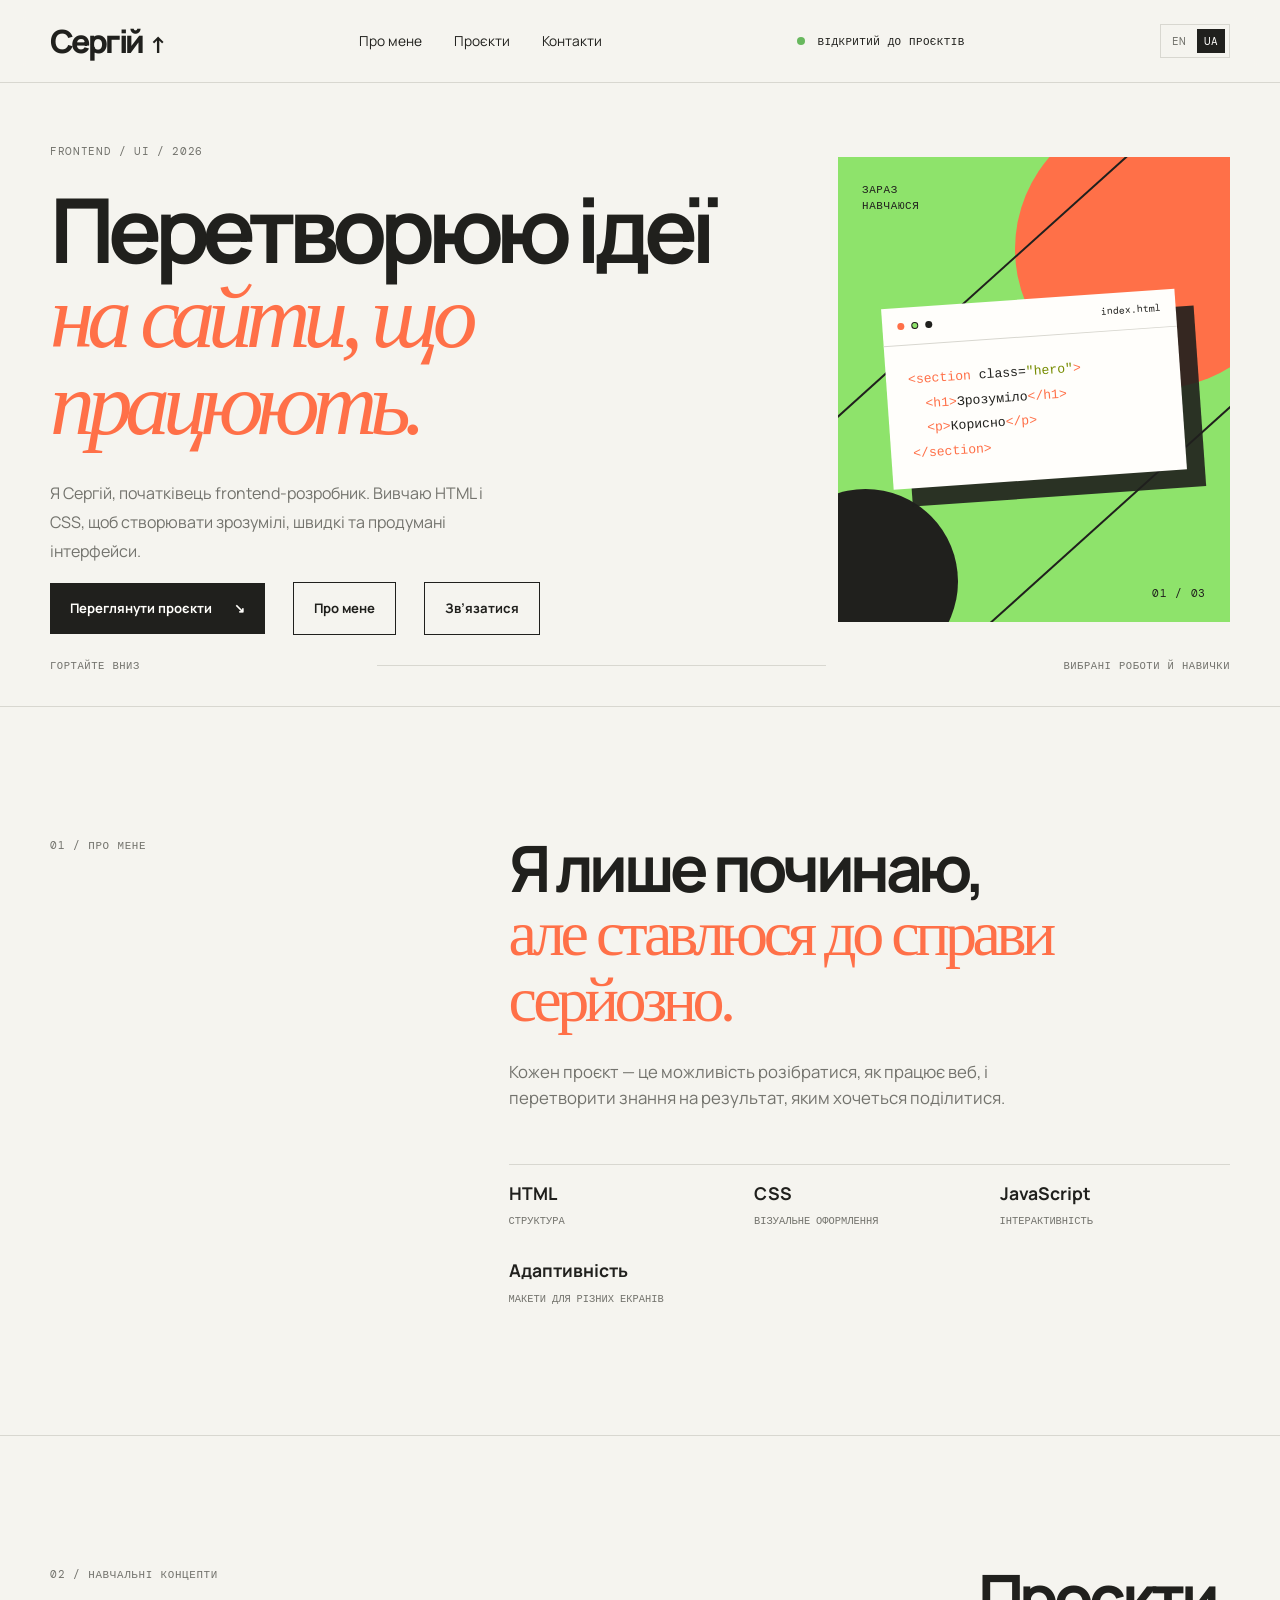
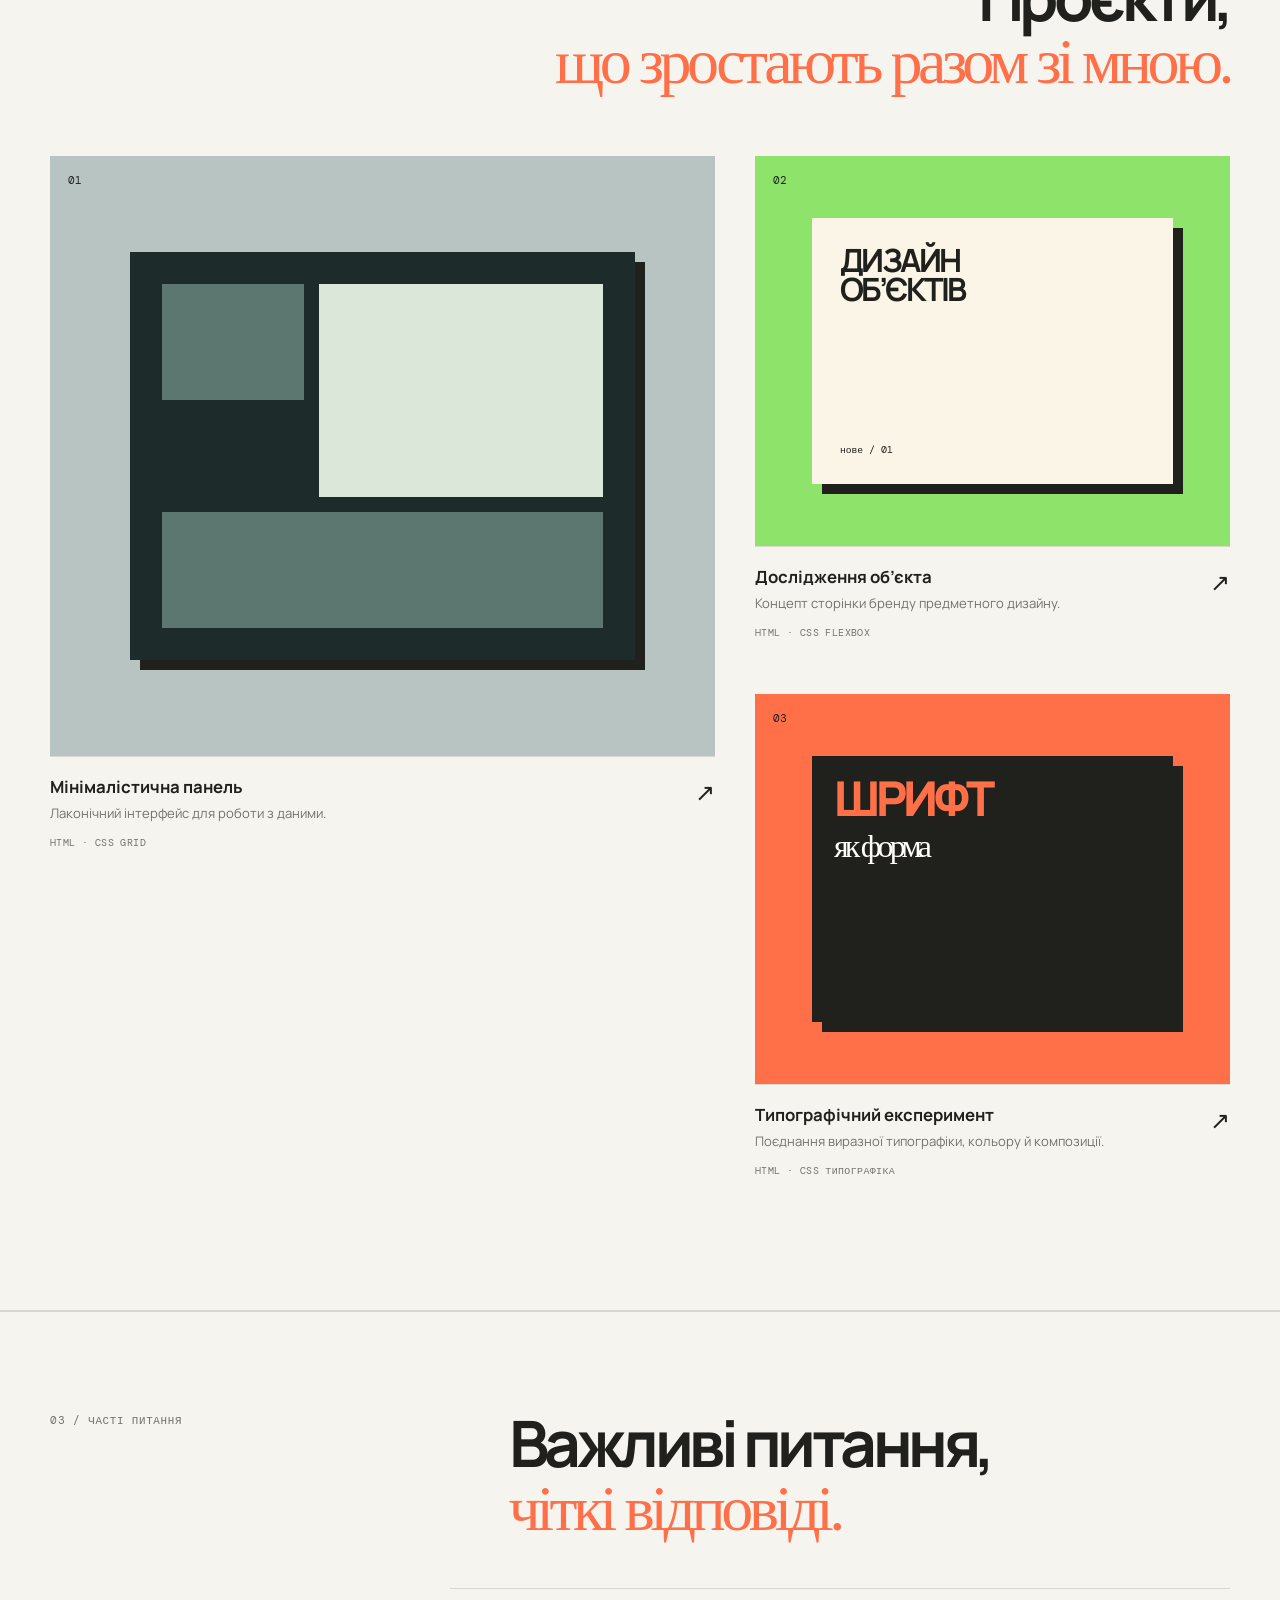
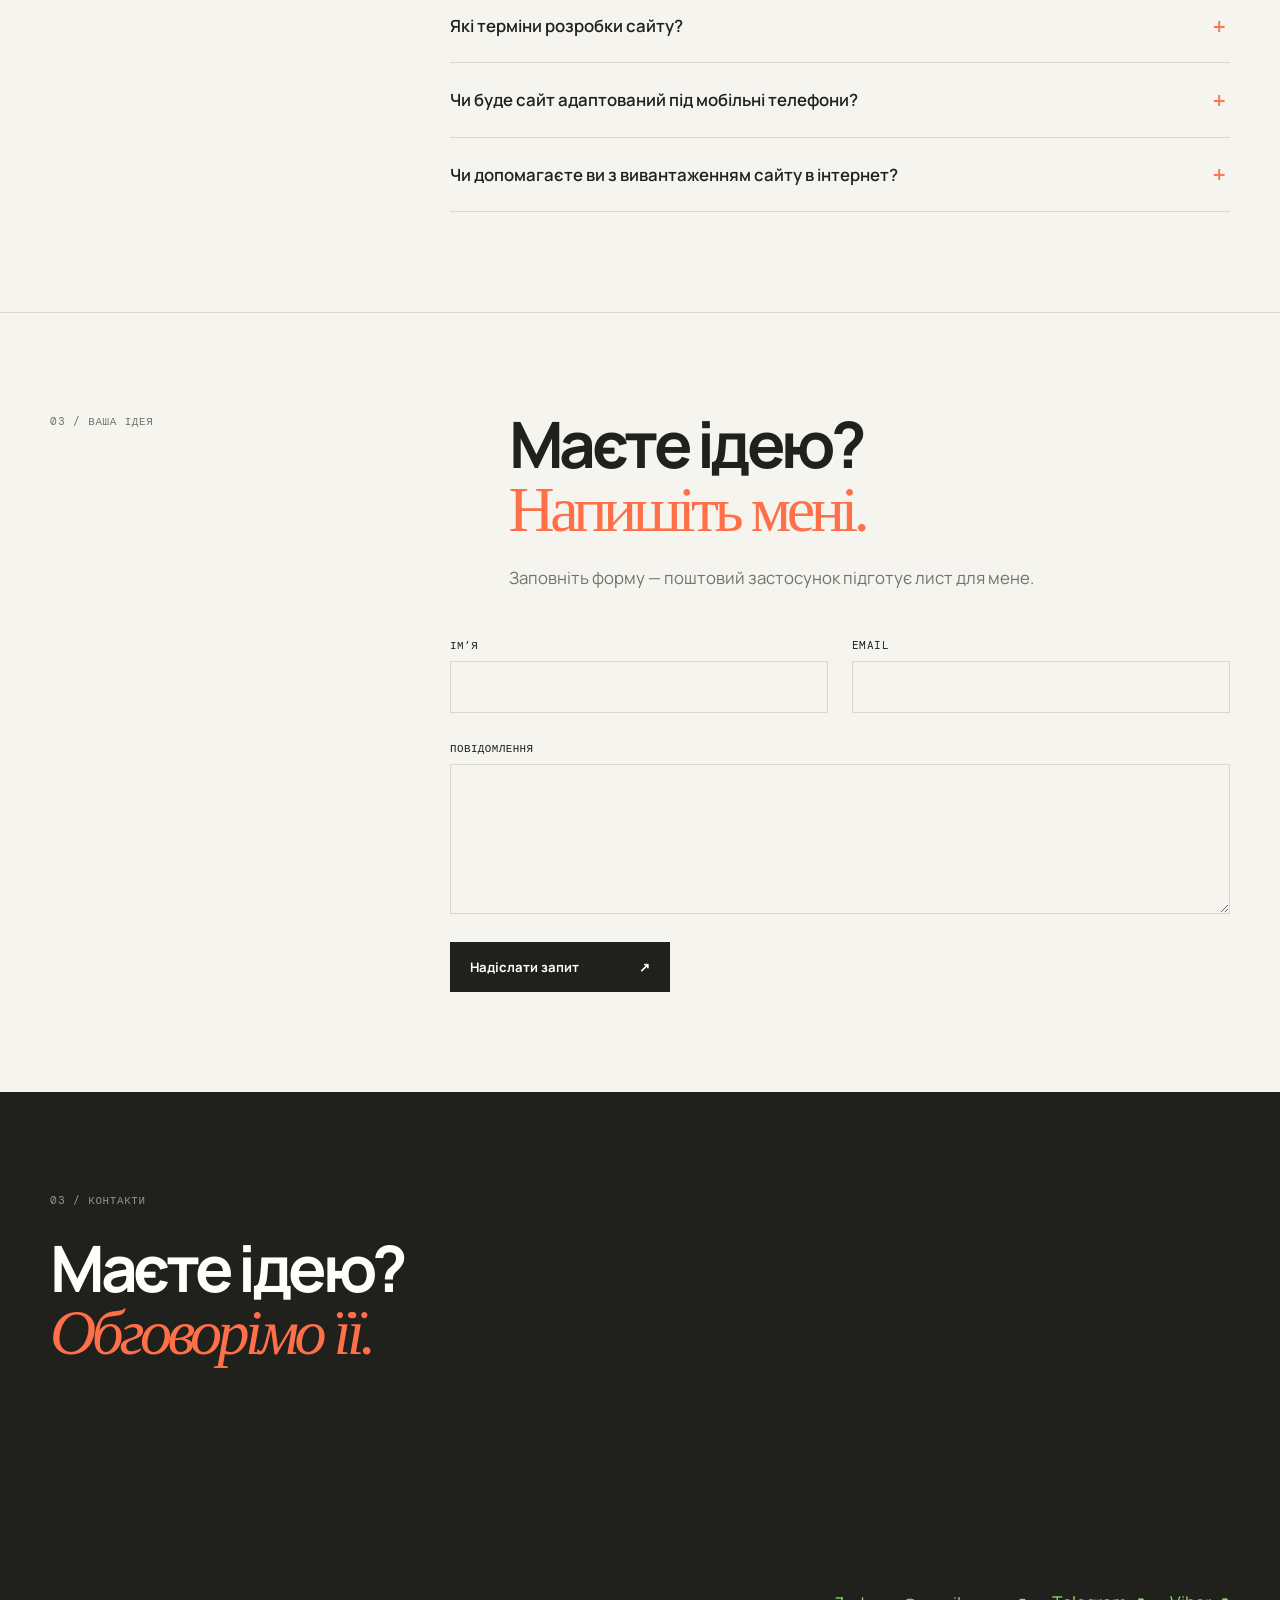
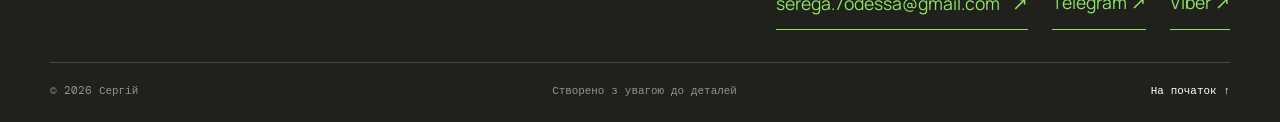
==== index-ua.html @ 5d1e796a "fix" ====
<!DOCTYPE html>
<html lang="uk">
  <head>
    <meta charset="UTF-8" />
    <meta name="viewport" content="width=device-width, initial-scale=1.0" />
    <meta name="description" content="Портфоліо Сергія, початківця frontend-розробника." />
    <title>Сергій — Frontend-розробник</title>
    <link rel="preconnect" href="https://fonts.googleapis.com" />
    <link rel="preconnect" href="https://fonts.gstatic.com" crossorigin />
    <link href="https://fonts.googleapis.com/css2?family=DM+Mono:wght@400;500&family=Manrope:wght@400;500;600;700;800&display=swap" rel="stylesheet" />
    <link rel="stylesheet" href="style.css" />
  </head>
  <body>
    <header class="site-header">
      <div class="container nav">
        <a class="logo" href="#top" title="На початок сторінки">Сергій <span>↑</span></a>
        <nav class="menu" aria-label="Головна навігація">
          <a href="#about">Про мене</a>
          <a href="#projects">Проєкти</a>
          <a href="#contact">Контакти</a>
        </nav>
        <a class="nav-status" href="#contact"><span></span> Відкритий до проєктів</a>
        <nav class="language-switch" aria-label="Оберіть мову">
          <a href="./index.html" lang="en">EN</a>
          <a href="index-ua.html" lang="uk" aria-current="page">UA</a>
        </nav>
      </div>
    </header>

    <main id="top">
      <section class="hero">
        <div class="container hero-grid">
          <div class="hero-copy">
            <p class="eyebrow">Frontend / UI / 2026</p>
            <h1>Перетворюю ідеї<br /><em>на сайти, що працюють.</em></h1>
            <p class="hero-description">
              Я Сергій, початківець frontend-розробник. Вивчаю HTML і CSS, щоб створювати зрозумілі, швидкі та продумані інтерфейси.
            </p>
            <div class="hero-actions">
              <a class="button button-dark" href="#projects">Переглянути проєкти <span>↘</span></a>
              <a class="button button-light" href="#about">Про мене</a>
              <a class="button button-light" href="#contact">Зв’язатися</a>
            </div>
          </div>

          <div class="hero-art" aria-label="Абстрактна ілюстрація інтерфейсу">
            <div class="art-label">зараз<br />навчаюся</div>
            <div class="art-circle circle-one"></div>
            <div class="art-circle circle-two"></div>
            <div class="art-line line-one"></div>
            <div class="art-line line-two"></div>
            <div class="code-card">
              <div class="code-top"><span></span><span></span><span></span><b>index.html</b></div>
              <pre><code><i>&lt;section</i> class=<strong>"hero"</strong><i>&gt;</i>
  <i>&lt;h1&gt;</i>Зрозуміло<i>&lt;/h1&gt;</i>
  <i>&lt;p&gt;</i>Корисно<i>&lt;/p&gt;</i>
<i>&lt;/section&gt;</i></code></pre>
            </div>
            <div class="art-caption">01 / 03</div>
          </div>
        </div>
        <div class="container hero-bottom">
          <span>Гортайте вниз</span>
          <span class="scroll-line"></span>
          <span>Вибрані роботи й навички</span>
        </div>
      </section>

      <section id="about" class="section about-section">
        <div class="container split-heading">
          <p class="section-number">01 / про мене</p>
          <div>
            <h2>Я лише починаю,<br /><span>але ставлюся до справи серйозно.</span></h2>
            <p class="section-lead">Кожен проєкт — це можливість розібратися, як працює веб, і перетворити знання на результат, яким хочеться поділитися.</p>
            <div class="skill-list">
              <div><span>HTML</span><b>структура</b></div>
              <div><span>CSS</span><b>візуальне оформлення</b></div>
              <div><span>JavaScript</span><b>інтерактивність</b></div>
              <div><span>Адаптивність</span><b>макети для різних екранів</b></div>
            </div>
          </div>
        </div>
      </section>

      <section id="projects" class="section projects-section">
        <div class="container">
          <div class="section-heading">
            <p class="section-number">02 / навчальні концепти</p>
            <h2>Проєкти,<br /><span>що зростають разом зі мною.</span></h2>
          </div>
          <div class="project-grid">
            <a href="project-2.html" class="project project-large">
              <div class="project-visual visual-slate"><span class="visual-tag">01</span><div class="mockup mockup-dashboard"><div></div><div></div><div></div></div></div>
              <div class="project-info"><div><h3>Мінімалістична панель</h3><p>Лаконічний інтерфейс для роботи з даними.</p><small class="project-tech">HTML · CSS Grid</small></div><span class="project-arrow">↗</span></div>
            </a>
            <a href="project-1.html" class="project">
              <div class="project-visual visual-lime"><span class="visual-tag">02</span><div class="mockup mockup-shop"><b>ДИЗАЙН<br />ОБ’ЄКТІВ</b><i>нове / 01</i></div></div>
              <div class="project-info"><div><h3>Дослідження об’єкта</h3><p>Концепт сторінки бренду предметного дизайну.</p><small class="project-tech">HTML · CSS Flexbox</small></div><span class="project-arrow">↗</span></div>
            </a>
            <a href="project-3.html" class="project">
              <div class="project-visual visual-orange"><span class="visual-tag">03</span><div class="mockup mockup-type">ШРИФТ<br /><em>як форма</em></div></div>
              <div class="project-info"><div><h3>Типографічний експеримент</h3><p>Поєднання виразної типографіки, кольору й композиції.</p><small class="project-tech">HTML · CSS типографіка</small></div><span class="project-arrow">↗</span></div>
            </a>
          </div>
        </div>
      </section>
    </main>

    <section class="faq-section" aria-labelledby="faq-title">
      <div class="container">
        <div class="faq-heading">
          <p class="section-number">03 / часті питання</p>
          <h2 id="faq-title">Важливі питання,<br /><span>чіткі відповіді.</span></h2>
        </div>
        <div class="faq-list">
          <details class="faq-item">
            <summary>Які терміни розробки сайту?</summary>
            <div class="faq-answer"><div><p>Зазвичай від 3 до 7 днів залежно від складності макету та об'єму контенту.</p></div></div>
          </details>
          <details class="faq-item">
            <summary>Чи буде сайт адаптований під мобільні телефони?</summary>
            <div class="faq-answer"><div><p>Так, абсолютно всі проєкти розробляються за принципом Mobile-First і чудово виглядають на будь-яких екранах.</p></div></div>
          </details>
          <details class="faq-item">
            <summary>Чи допомагаєте ви з вивантаженням сайту в інтернет?</summary>
            <div class="faq-answer"><div><p>Так, я повністю допомагаю запустити сайт на безкоштовному хостингу GitHub Pages або вашому сервері.</p></div></div>
          </details>
        </div>
      </div>
    </section>

    <section class="contact-form-section" aria-labelledby="contact-form-title">
      <div class="container">
        <div class="contact-form-heading">
          <p class="section-number">03 / ваша ідея</p>
          <div>
            <h2 id="contact-form-title">Маєте ідею?<br /><span>Напишіть мені.</span></h2>
            <p class="section-lead">Заповніть форму — поштовий застосунок підготує лист для мене.</p>
          </div>
        </div>
        <form class="contact-form" action="mailto:serega.7odessa@gmail.com" method="post" enctype="text/plain">
          <div class="contact-form-fields">
            <div class="form-field">
              <label for="contact-name">Ім’я</label>
              <input id="contact-name" name="Name" type="text" autocomplete="name" required />
            </div>
            <div class="form-field">
              <label for="contact-email">Email</label>
              <input id="contact-email" name="Email" type="email" autocomplete="email" required />
            </div>
            <div class="form-field form-field-message">
              <label for="contact-message">Повідомлення</label>
              <textarea id="contact-message" name="Message" rows="5" required></textarea>
            </div>
          </div>
          <button class="button button-dark form-submit" type="submit">Надіслати запит <span>↗</span></button>
        </form>
      </div>
    </section>

    <footer id="contact" class="footer">
      <div class="container footer-top"><p class="section-number">03 / контакти</p><h2>Маєте ідею?<br /><em>Обговорімо її.</em></h2><div class="contact-links"><a class="contact-link" href="mailto:serega.7odessa@gmail.com">serega.7odessa@gmail.com <span>↗</span></a><a class="contact-link" href="https://t.me" target="_blank" rel="noopener noreferrer">Telegram ↗</a><a class="contact-link" href="viber://chat?number=%2B380XXXXXXXXX">Viber ↗</a></div></div>
      <div class="container footer-bottom"><span>© 2026 Сергій</span><span>Створено з увагою до деталей</span><a href="#top">На початок ↑</a></div>
    </footer>
  </body>
</html>
---- style.css ----
:root {
  --ink: #20201d;
  --muted: #73736d;
  --paper: #f5f4ef;
  --white: #fffefb;
  --acid: #8ee36b;
  --orange: #ff7048;
  --line: #d8d7d0;
  --serif: Georgia, "Times New Roman", serif;
}

* { box-sizing: border-box; }
html { scroll-behavior: smooth; }
section[id],
footer[id] {
  scroll-margin-top: 100px;
}
body { margin: 0; background: var(--paper); color: var(--ink); font-family: "Manrope", sans-serif; line-height: 1.5; }
a { color: inherit; }
a:focus-visible {
  outline: 2px solid var(--orange);
  outline-offset: 4px;
}
.container { width: min(1180px, calc(100% - 64px)); margin: 0 auto; }
.site-header { border-bottom: 1px solid var(--line); background: rgba(245, 244, 239, .9); position: sticky; top: 0; z-index: 5; backdrop-filter: blur(12px); }
.nav { min-height: 82px; display: flex; align-items: center; justify-content: space-between; gap: 28px; }
.language-switch { display: flex; align-items: center; gap: 4px; padding: 4px; border: 1px solid var(--line); font: .68rem "DM Mono", monospace; }
.language-switch a { min-width: 28px; padding: 5px 6px; text-align: center; text-decoration: none; color: var(--muted); transition: background-color 0.2s ease, color 0.2s ease; }
.language-switch a[aria-current="page"] { background: var(--ink); color: var(--white); }
.language-switch a:not([aria-current="page"]):hover { color: var(--ink); }
.logo { flex-shrink: 0; white-space: nowrap; font-size: 2rem; font-weight: 800; text-decoration: none; letter-spacing: -.08em; transition: color 0.2s ease; }
.logo:hover { color: var(--orange); }
.logo span {
  margin-left: 4px;
  font-size: 0.7em;
}
.menu { display: flex; gap: 32px; font-size: .86rem; }
.menu a, .text-link, .nav-status, .footer-bottom a { text-decoration: none; }
.menu a:hover, .footer-bottom a:hover, .text-link:hover { text-decoration: underline; text-underline-offset: 5px; }
.nav-status { font-family: "DM Mono", monospace; font-size: .68rem; text-transform: uppercase; letter-spacing: .04em; }
.nav-status span { width: 8px; height: 8px; background: #68b85e; border-radius: 50%; display: inline-block; margin-right: 5px; }
.hero { padding: 60px 0 34px; border-bottom: 1px solid var(--line); }
.hero-grid { display: grid; grid-template-columns: 1.3fr .7fr; gap: 60px; align-items: center; }
.eyebrow, .section-number, .art-label, .art-caption { font-family: "DM Mono", monospace; text-transform: uppercase; font-size: .68rem; letter-spacing: .06em; }
.eyebrow, .section-number { color: var(--muted); margin: 0 0 28px; }
h1, h2, h3, p { margin-top: 0; }
h1 { max-width: 700px; font-size: clamp(3.8rem, 7vw, 6rem); line-height: .93; letter-spacing: -.08em; margin-bottom: 34px; }
h1 em, h2 span, .footer h2 em { color: var(--orange); font-family: var(--serif); font-weight: 400; }
.hero-description { max-width: 440px; color: var(--muted); font-size: 1rem; margin-bottom: 16px; line-height: 1.8; }
.hero-actions { display: flex; align-items: center; gap: 28px; flex-wrap: wrap; }
.button { display: inline-flex; gap: 22px; align-items: center; padding: 16px 20px; text-decoration: none; font-size: .82rem; font-weight: 700; transition: transform 0.2s ease, background-color 0.2s ease;}
.button-dark { background: var(--ink); color: var(--white); }
.button-light { background: transparent; border: 1px solid var(--ink); color: var(--ink); }
.button-dark:hover { background: var(--orange); transform: translateY(-3px);}
.button-light:hover { background: var(--acid); transform: translateY(-3px); }
.button:focus-visible {
  outline: 3px solid var(--orange);
  outline-offset: 4px;
}
.text-link { font-size: .82rem; font-weight: 700; }
.text-link span, .contact-link span { font-size: 1.2rem; margin-left: 8px; }
.hero-art { min-width: 0; min-height: 465px; background: var(--acid); position: relative; overflow: hidden; }
.art-label { position: absolute; left: 24px; top: 24px; z-index: 1; }
.art-caption { position: absolute; right: 24px; bottom: 20px; }
.art-circle { border-radius: 50%; position: absolute; }
.circle-one { width: 280px; height: 280px; background: var(--orange); right: -65px; top: -48px; }
.circle-two { width: 185px; height: 185px; background: var(--ink); left: -65px; bottom: -52px; }
.art-line { position: absolute; background: var(--ink); transform: rotate(-42deg); }
.line-one { width: 460px; height: 2px; top: 110px; left: -65px; }
.line-two { width: 400px; height: 2px; bottom: 122px; right: -98px; }
.code-card { position: absolute; width: min(380px, 75%); left: 50%; top: 50%; transform: translate(-50%, -50%) rotate(-4deg); background: var(--white); box-shadow: 18px 18px 0 rgba(32, 32, 29, .9); }
.code-top { height: 38px; border-bottom: 1px solid var(--line); display: flex; align-items: center; gap: 7px; padding: 0 15px; font-family: "DM Mono", monospace; font-size: .62rem; }
.code-top span { width: 7px; height: 7px; border-radius: 50%; background: var(--orange); }
.code-top span:nth-child(2) { background: var(--acid); border: 1px solid var(--ink); }
.code-top span:nth-child(3) { background: var(--ink); }
.code-top b { margin-left: auto; font-weight: 400; }
pre { padding: 22px; margin: 0; font: .82rem/1.8 "DM Mono", monospace; white-space: pre-wrap; }
code i { color: var(--orange); font-style: normal; } code strong { color: #768c00; font-weight: 500; }
.hero-bottom { padding-top: 24px; display: flex; justify-content: space-between; align-items: center; color: var(--muted); font: .66rem "DM Mono", monospace; text-transform: uppercase; letter-spacing: .05em; }
.scroll-line { width: 38%; height: 1px; background: var(--line); }
.section { padding: 130px 0; border-bottom: 1px solid var(--line); }
.split-heading { display: grid; grid-template-columns: .7fr 1.3fr; gap: 70px; }
.section h2, .footer h2 { font-size: clamp(2.8rem, 5vw, 5rem); letter-spacing: -.07em; line-height: .98; margin-bottom: 28px; }
.section-lead { max-width: 530px; color: var(--muted); font-size: 1.05rem; }
.skill-list { display: grid; grid-template-columns: repeat(3, 1fr); gap: 15px; margin-top: 54px; border-top: 1px solid var(--line); }
.skill-list div { padding-top: 15px; display: flex; flex-direction: column; gap: 8px; }
.skill-list span { font-size: 1.1rem; font-weight: 700; }
.skill-list b { color: var(--muted); font: .65rem "DM Mono", monospace; text-transform: uppercase; font-weight: 400; }
.section-heading { display: flex; justify-content: space-between; align-items: flex-start; margin-bottom: 62px; }
.section-heading h2 { margin-bottom: 0; text-align: right; }
.project-grid { display: grid; grid-template-columns: 1.4fr 1fr; gap: 52px 40px; }
.project { text-decoration: none; }
.project-large { grid-row: span 2; }
.project-visual { height: 390px; position: relative; overflow: hidden; }
.project-large .project-visual { height: 600px; }
.visual-tag { position: absolute; left: 18px; top: 18px; z-index: 1; font: .66rem "DM Mono", monospace; }
.visual-slate { background: #b7c4c1; }
.visual-lime { background: var(--acid); }
.visual-orange { background: var(--orange); }
.mockup { position: absolute; inset: 16% 12%; background: var(--white); box-shadow: 10px 10px 0 var(--ink); transition: transform 0.25s ease; }
.project-visual:hover .mockup {
  transform: scale(1.04);
}
.mockup-dashboard { padding: 32px; background: #1e2b2b; display: grid; grid-template-columns: 1fr 2fr; gap: 15px; }
.mockup-dashboard div { background: #5c7770; min-height: 35px; }
.mockup-dashboard div:nth-child(2) { grid-column: 2; grid-row: 1 / span 2; background: #dbe8d9; }
.mockup-dashboard div:nth-child(3) { grid-column: 1 / span 2; }
.mockup-shop { padding: 28px; display: flex; flex-direction: column; justify-content: space-between; background: #fbf5e8; }
.mockup-shop b { font-size: 2rem; line-height: .9; letter-spacing: -.08em; }
.mockup-shop i { font: .6rem "DM Mono", monospace; }
.mockup-type { padding: 22px; background: var(--ink); color: var(--orange); font-size: 3rem; font-weight: 800; line-height: .85; letter-spacing: -.08em; }
.mockup-type em { color: var(--white); font: 2rem var(--serif); }
.project-info { display: flex; justify-content: space-between; gap: 12px; padding-top: 17px; border-top: 1px solid var(--line); }
.project-info h3 { font-size: 1.05rem; margin-bottom: 5px; }
.project-info p { color: var(--muted); font-size: .82rem; margin: 0; }
.project-tech { display: inline-block; margin-top: 12px; color: var(--muted); font: .62rem "DM Mono", monospace; letter-spacing: .04em; text-transform: uppercase; }
.project-arrow { font-size: 1.5rem; transition: transform 0.2s ease; }
.project:hover .project-arrow { transform: translate(3px, -3px); }
.case-hero { padding: 100px 0 72px; border-bottom: 1px solid var(--line); }
.case-hero .eyebrow { margin-bottom: 34px; }
.case-hero h1 { max-width: none; font-size: clamp(4rem, 10vw, 8.5rem); margin-bottom: 48px; }
.case-tags { display: flex; flex-wrap: wrap; gap: 10px; padding: 0; margin: 0; list-style: none; }
.case-tag { padding: 9px 14px; border: 1px solid var(--line); border-radius: 999px; color: var(--muted); font: .68rem "DM Mono", monospace; }
.case-overview { padding-top: 100px; padding-bottom: 100px; }
.case-overview .section-number { margin-bottom: 0; }
.case-overview h2 { margin-bottom: 24px; }
.case-overview .section-lead { max-width: 620px; line-height: 1.9; }
.case-gallery { display: grid; grid-template-columns: 1fr 1fr; gap: 56px 32px; padding-bottom: 110px; }
.case-image { margin: 0; }
.case-image-feature { grid-column: 1 / -1; }
.case-image-detail { grid-column: 2; }
.case-image img { display: block; width: 100%; height: auto; aspect-ratio: 16 / 9; object-fit: cover; background: var(--line); }
.case-image-detail img { aspect-ratio: 4 / 3; }
.case-image figcaption { margin-top: 12px; color: var(--muted); font: .65rem "DM Mono", monospace; text-transform: uppercase; letter-spacing: .04em; }
.case-return { padding: 0 0 120px; }
.faq-section { padding: 100px 0; border-top: 1px solid var(--line); }
.faq-heading { display: grid; grid-template-columns: .7fr 1.3fr; gap: 70px; margin-bottom: 48px; }
.faq-heading .section-number { margin-bottom: 0; }
.faq-heading h2 { font-size: clamp(2.8rem, 5vw, 5rem); letter-spacing: -.07em; line-height: .98; margin: 0; }
.faq-heading h2 span { color: var(--orange); font-family: var(--serif); font-weight: 400; }
.faq-list { max-width: 780px; margin-left: auto; border-top: 1px solid var(--line); }
.faq-item { border-bottom: 1px solid var(--line); }
.faq-item summary { position: relative; padding: 24px 48px 24px 0; color: var(--ink); cursor: pointer; font-size: 1.05rem; font-weight: 600; list-style: none; }
.faq-item summary::-webkit-details-marker { display: none; }
.faq-item summary::after { content: "+"; position: absolute; top: 50%; right: 4px; color: var(--orange); font: 1.5rem "DM Mono", monospace; transform: translateY(-50%); transition: transform .25s ease; }
.faq-item[open] summary::after { transform: translateY(-50%) rotate(45deg); }
.faq-item summary:focus-visible { outline: 2px solid var(--orange); outline-offset: 4px; }
.faq-answer { display: grid; grid-template-rows: 0fr; opacity: 0; transition: grid-template-rows .3s ease, opacity .25s ease; }
.faq-item[open] .faq-answer { grid-template-rows: 1fr; opacity: 1; }
.faq-answer > div { overflow: hidden; }
.faq-answer p { max-width: 680px; margin: 0; padding: 0 48px 24px 0; color: var(--muted); line-height: 1.8; }
.contact-form-section { padding: 100px 0; border-top: 1px solid var(--line); }
.contact-form-heading { display: grid; grid-template-columns: .7fr 1.3fr; gap: 70px; margin-bottom: 48px; }
.contact-form-heading .section-number { margin-bottom: 0; }
.contact-form-heading h2 { font-size: clamp(2.8rem, 5vw, 5rem); letter-spacing: -.07em; line-height: .98; margin-bottom: 24px; }
.contact-form-heading h2 span { color: var(--orange); font-family: var(--serif); font-weight: 400; }
.contact-form-heading .section-lead { margin-bottom: 0; }
.contact-form { max-width: 780px; margin-left: auto; }
.contact-form-fields { display: grid; grid-template-columns: 1fr 1fr; gap: 28px 24px; }
.form-field { display: flex; flex-direction: column; gap: 9px; }
.form-field label { font: .68rem "DM Mono", monospace; letter-spacing: .04em; text-transform: uppercase; }
.form-field input,
.form-field textarea { width: 100%; border: 1px solid var(--line); border-radius: 0; background: transparent; color: var(--ink); padding: 14px 16px; font: 1rem "Manrope", sans-serif; transition: border-color .2s ease, box-shadow .2s ease; }
.form-field textarea { min-height: 150px; resize: vertical; }
.form-field input:focus,
.form-field textarea:focus { outline: none; border-color: var(--orange); box-shadow: 0 0 0 2px rgba(255, 112, 72, .16); }
.form-field input:focus-visible,
.form-field textarea:focus-visible { outline: 2px solid var(--orange); outline-offset: 3px; }
.form-field-message { grid-column: 1 / -1; }
.form-submit { min-width: 220px; justify-content: space-between; margin-top: 28px; border: 0; cursor: pointer; font-family: inherit; }
.footer { background: var(--ink); color: var(--white); padding: 100px 0 25px; }
.footer-top { min-height: 470px; position: relative; }
.footer-top .section-number { color: #94948b; }
.footer h2 { max-width: 700px; }
.contact-links { position: absolute; right: 0; bottom: 32px; display: flex; flex-wrap: wrap; justify-content: flex-end; gap: 24px; }
.contact-link { color: var(--acid); font-size: 1.1rem; text-decoration: none; border-bottom: 1px solid var(--acid); padding-bottom: 12px; transition: color 0.2s ease, border-color 0.2s ease; }
.contact-link:hover { color: var(--white); border-color: var(--white); }
.footer-bottom { padding-top: 20px; border-top: 1px solid #45453e; color: #94948b; display: flex; justify-content: space-between; gap: 20px; font: .68rem "DM Mono", monospace; }
.footer-bottom a { color: var(--white); }
@media (max-width: 780px) {
  .container { width: min(100% - 36px, 600px); }
  .nav { min-height: 70px; gap: 14px; } .nav-status { display: none; } .menu { gap: 15px; font-size: .75rem; }
  .hero { padding-top: 55px; } .hero-grid, .split-heading { grid-template-columns: 1fr; gap: 48px; } h1 { font-size: clamp(3.2rem, 16vw, 5.3rem); }
  .hero-art { min-height: 300px; } .code-card { width: 78%; } .hero-bottom span:last-child { display: none; } .scroll-line { width: 55%; }
  .section { padding: 82px 0; } .section-heading { display: block; } .section-heading h2 { text-align: left; margin-top: 35px; }
  .skill-list { grid-template-columns: repeat(2, 1fr); gap: 8px; } .skill-list span { font-size: .85rem; } .project-grid { grid-template-columns: 1fr; gap: 38px; } .project-large { grid-row: auto; } .project-large .project-visual, .project-visual { height: 340px; }
  .case-hero { padding: 75px 0 55px; } .case-hero h1 { font-size: clamp(3.4rem, 15vw, 6rem); } .case-overview { padding-top: 82px; padding-bottom: 82px; } .case-overview .section-number { margin-bottom: 0; } .case-gallery { grid-template-columns: 1fr; gap: 38px; padding-bottom: 80px; } .case-image-feature, .case-image-detail { grid-column: 1; } .case-return { padding-bottom: 85px; }
  .faq-section { padding: 82px 0; } .faq-heading { grid-template-columns: 1fr; gap: 32px; margin-bottom: 38px; } .faq-heading .section-number { margin-bottom: 0; } .faq-item summary { padding: 20px 42px 20px 0; font-size: .98rem; }
  .contact-form-section { padding: 82px 0; } .contact-form-heading { grid-template-columns: 1fr; gap: 32px; margin-bottom: 38px; } .contact-form-heading .section-number { margin-bottom: 0; } .contact-form { margin-left: 0; }
  .footer { padding-top: 75px; } .footer-top { min-height: 430px; } .contact-links { position: static; flex-direction: column; align-items: flex-start; gap: 16px; margin-top: 70px; } .contact-link { display: inline-block; padding-bottom: 8px; } .footer-bottom { flex-wrap: wrap; }
}

@media (max-width: 380px) {
  .nav { gap: 8px; }
  .logo { font-size: 1.6rem; }
  .menu { gap: 5px; font-size: .62rem; }
  .language-switch { gap: 0; padding: 2px; font-size: .62rem; }
  .language-switch a { min-width: 21px; padding: 5px 3px; }
  .hero-copy { min-width: 0; }
  h1 { font-size: clamp(2.5rem, 12vw, 3.2rem); }
  .contact-form-fields { grid-template-columns: 1fr; gap: 22px; }
  .form-field-message { grid-column: auto; }
  .form-submit { width: 100%; }
}

@media (prefers-reduced-motion: reduce) {
  html {
    scroll-behavior: auto;
  }

  *,
  *::before,
  *::after {
    animation-duration: 0.01ms !important;
    animation-iteration-count: 1 !important;
    scroll-behavior: auto !important;
    transition-duration: 0.01ms !important;
  }
}
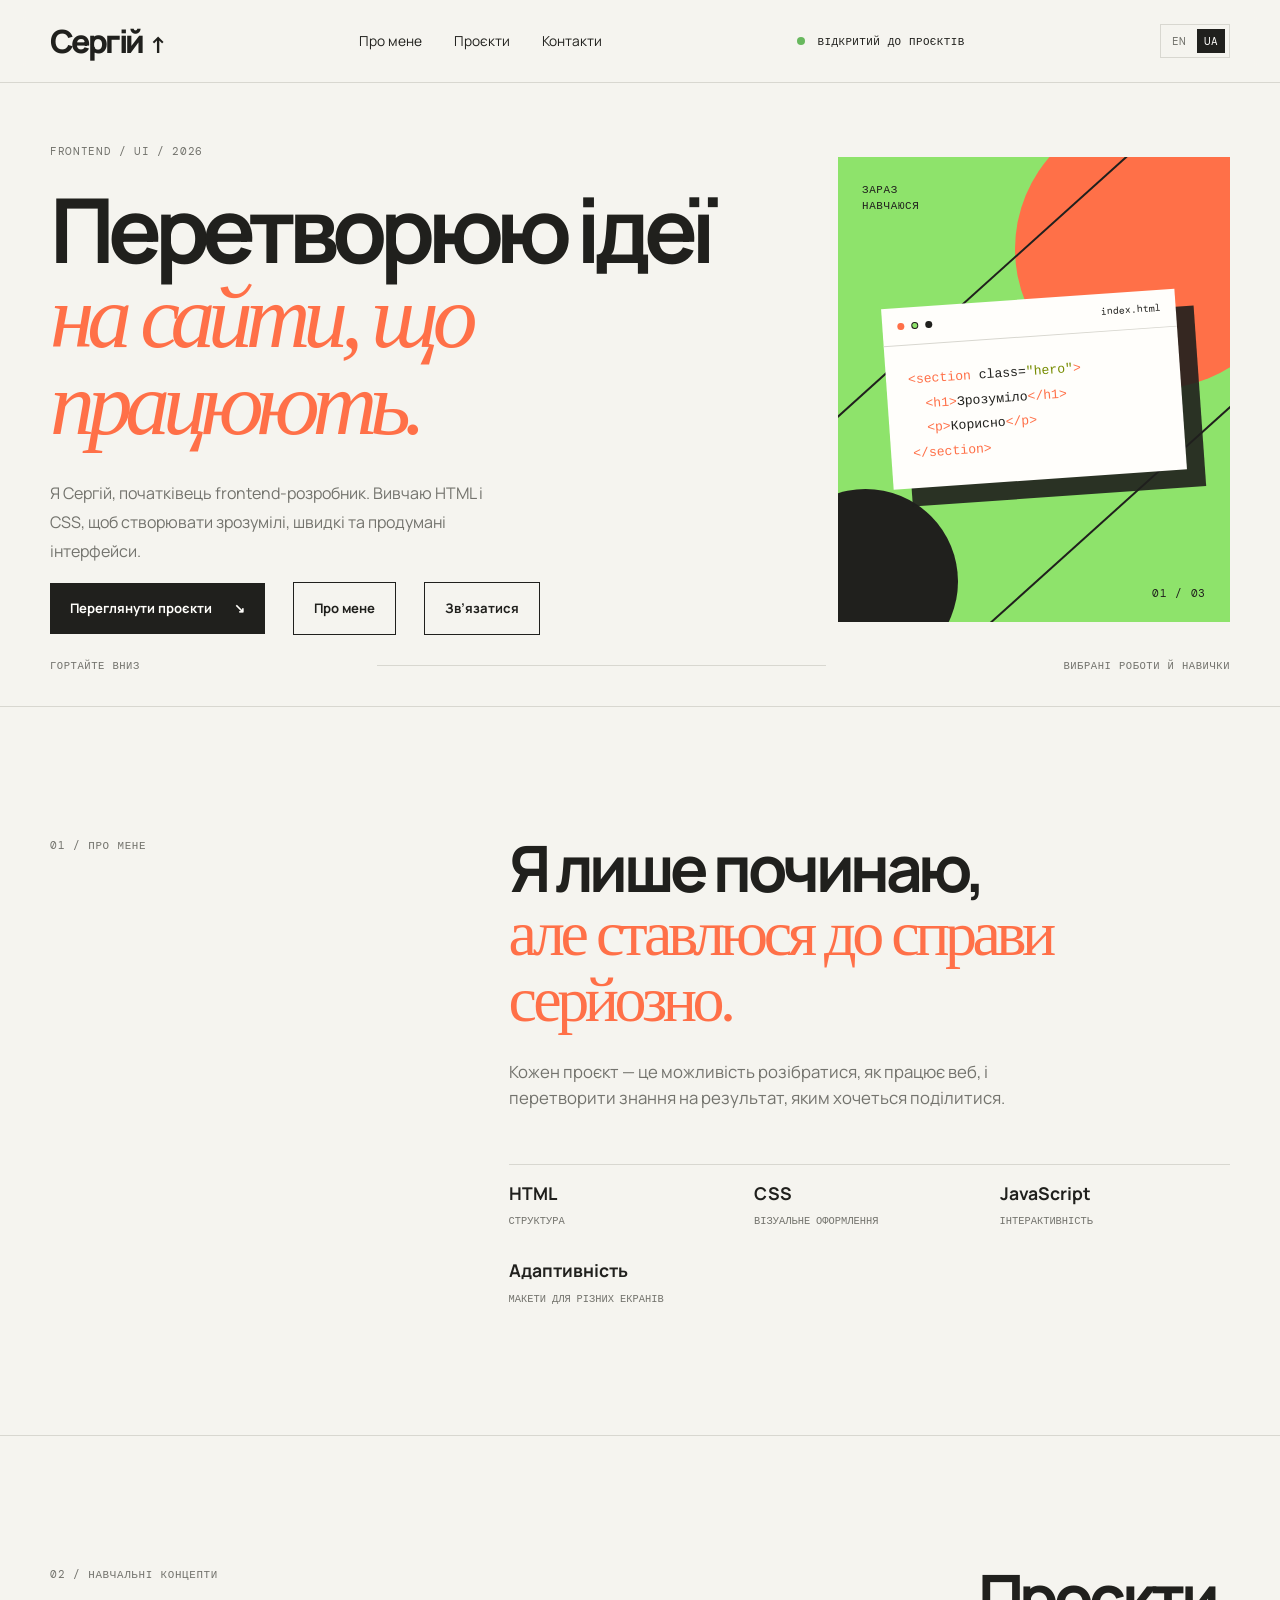
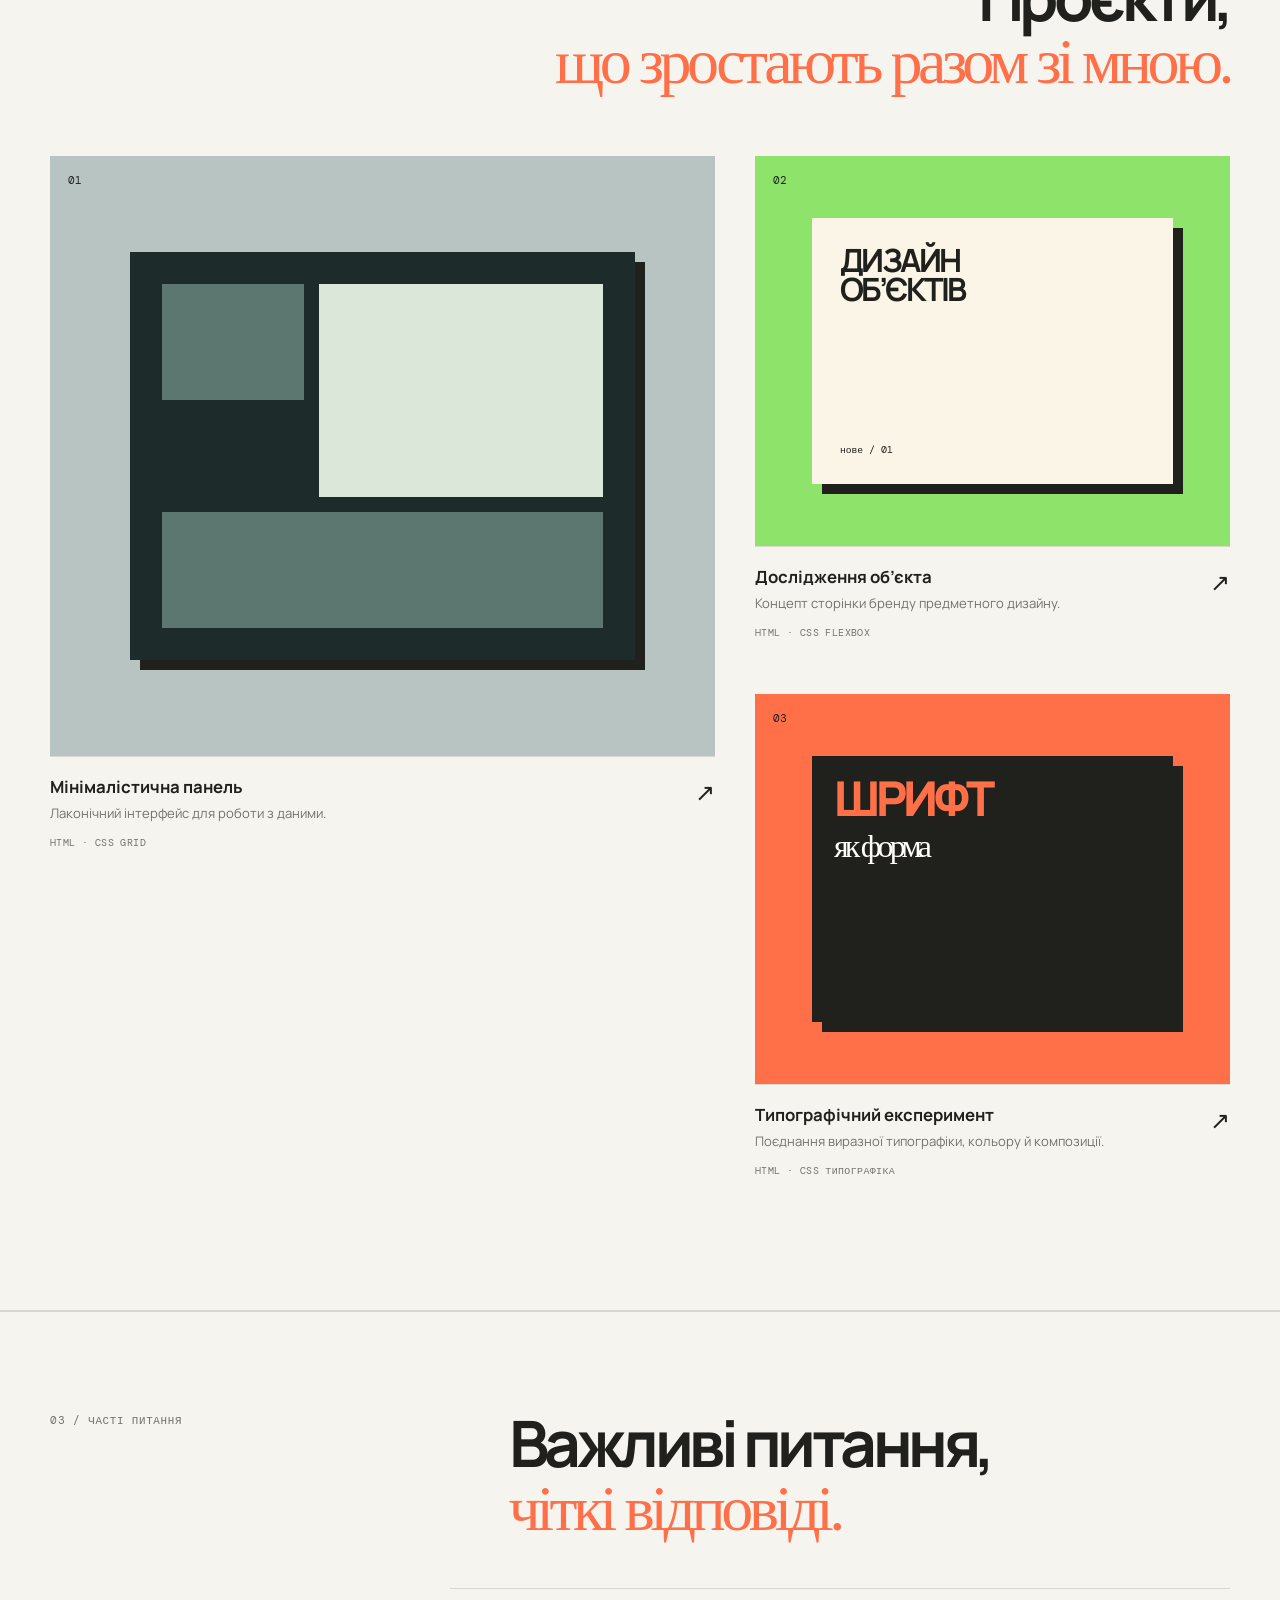
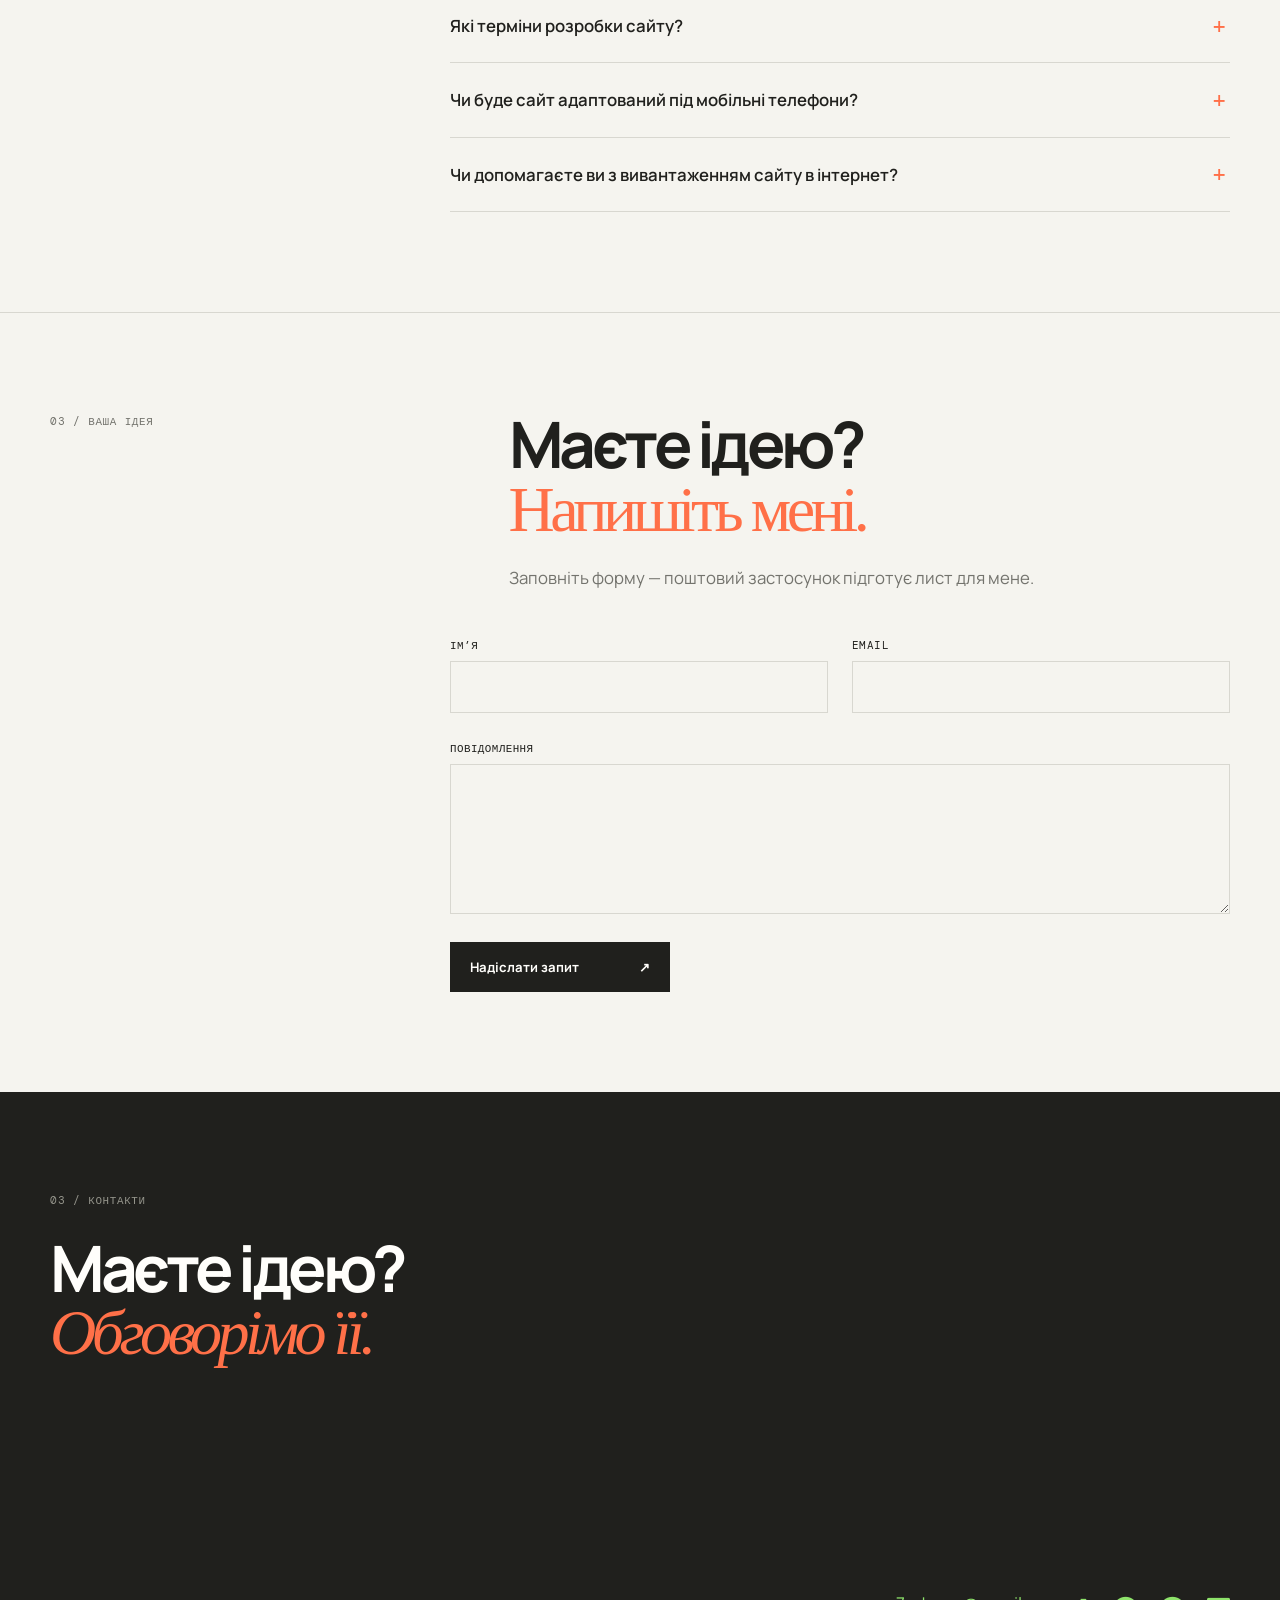
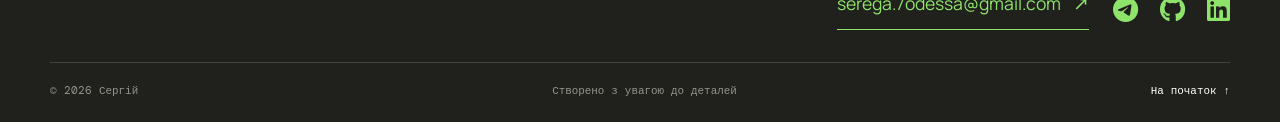
==== commit 89b777b3: "icons" ====
--- a/index-ua.html
+++ b/index-ua.html
@@ -9,6 +9,7 @@
     <link rel="preconnect" href="https://fonts.gstatic.com" crossorigin />
     <link href="https://fonts.googleapis.com/css2?family=DM+Mono:wght@400;500&family=Manrope:wght@400;500;600;700;800&display=swap" rel="stylesheet" />
     <link rel="stylesheet" href="style.css" />
+    <link rel="stylesheet" href="https://cdnjs.cloudflare.com/ajax/libs/font-awesome/6.7.2/css/all.min.css" />
   </head>
   <body>
     <header class="site-header">
@@ -159,7 +160,7 @@
     </section>
 
     <footer id="contact" class="footer">
-      <div class="container footer-top"><p class="section-number">03 / контакти</p><h2>Маєте ідею?<br /><em>Обговорімо її.</em></h2><div class="contact-links"><a class="contact-link" href="mailto:serega.7odessa@gmail.com">serega.7odessa@gmail.com <span>↗</span></a><a class="contact-link" href="https://t.me" target="_blank" rel="noopener noreferrer">Telegram ↗</a><a class="contact-link" href="viber://chat?number=%2B380XXXXXXXXX">Viber ↗</a></div></div>
+      <div class="container footer-top"><p class="section-number">03 / контакти</p><h2>Маєте ідею?<br /><em>Обговорімо її.</em></h2><div class="contact-links"><a class="contact-link" href="mailto:serega.7odessa@gmail.com">serega.7odessa@gmail.com <span>↗</span></a><div class="contact-socials"><a href="https://t.me/serega_dev" target="_blank" rel="noopener noreferrer" aria-label="Telegram" title="Telegram"><i class="fa-brands fa-telegram" aria-hidden="true"></i></a><a href="https://github.com/layoutartist" target="_blank" rel="noopener noreferrer" aria-label="GitHub" title="GitHub"><i class="fa-brands fa-github" aria-hidden="true"></i></a><a href="#" target="_blank" rel="noopener noreferrer" aria-label="LinkedIn" title="LinkedIn"><i class="fa-brands fa-linkedin" aria-hidden="true"></i></a></div></div></div>
       <div class="container footer-bottom"><span>© 2026 Сергій</span><span>Створено з увагою до деталей</span><a href="#top">На початок ↑</a></div>
     </footer>
   </body>
--- a/style.css
+++ b/style.css
@@ -175,6 +175,10 @@
 .contact-links { position: absolute; right: 0; bottom: 32px; display: flex; flex-wrap: wrap; justify-content: flex-end; gap: 24px; }
 .contact-link { color: var(--acid); font-size: 1.1rem; text-decoration: none; border-bottom: 1px solid var(--acid); padding-bottom: 12px; transition: color 0.2s ease, border-color 0.2s ease; }
 .contact-link:hover { color: var(--white); border-color: var(--white); }
+.contact-socials { display: flex; align-items: center; gap: 22px; }
+.contact-socials a { display: inline-flex; align-items: center; justify-content: center; color: var(--acid); font-size: 26px; text-decoration: none; transition: color .2s ease, transform .2s ease; }
+.contact-socials a:hover { color: var(--white); transform: scale(1.1); }
+.contact-socials a:focus-visible { outline: 2px solid var(--acid); outline-offset: 5px; }
 .footer-bottom { padding-top: 20px; border-top: 1px solid #45453e; color: #94948b; display: flex; justify-content: space-between; gap: 20px; font: .68rem "DM Mono", monospace; }
 .footer-bottom a { color: var(--white); }
 @media (max-width: 780px) {
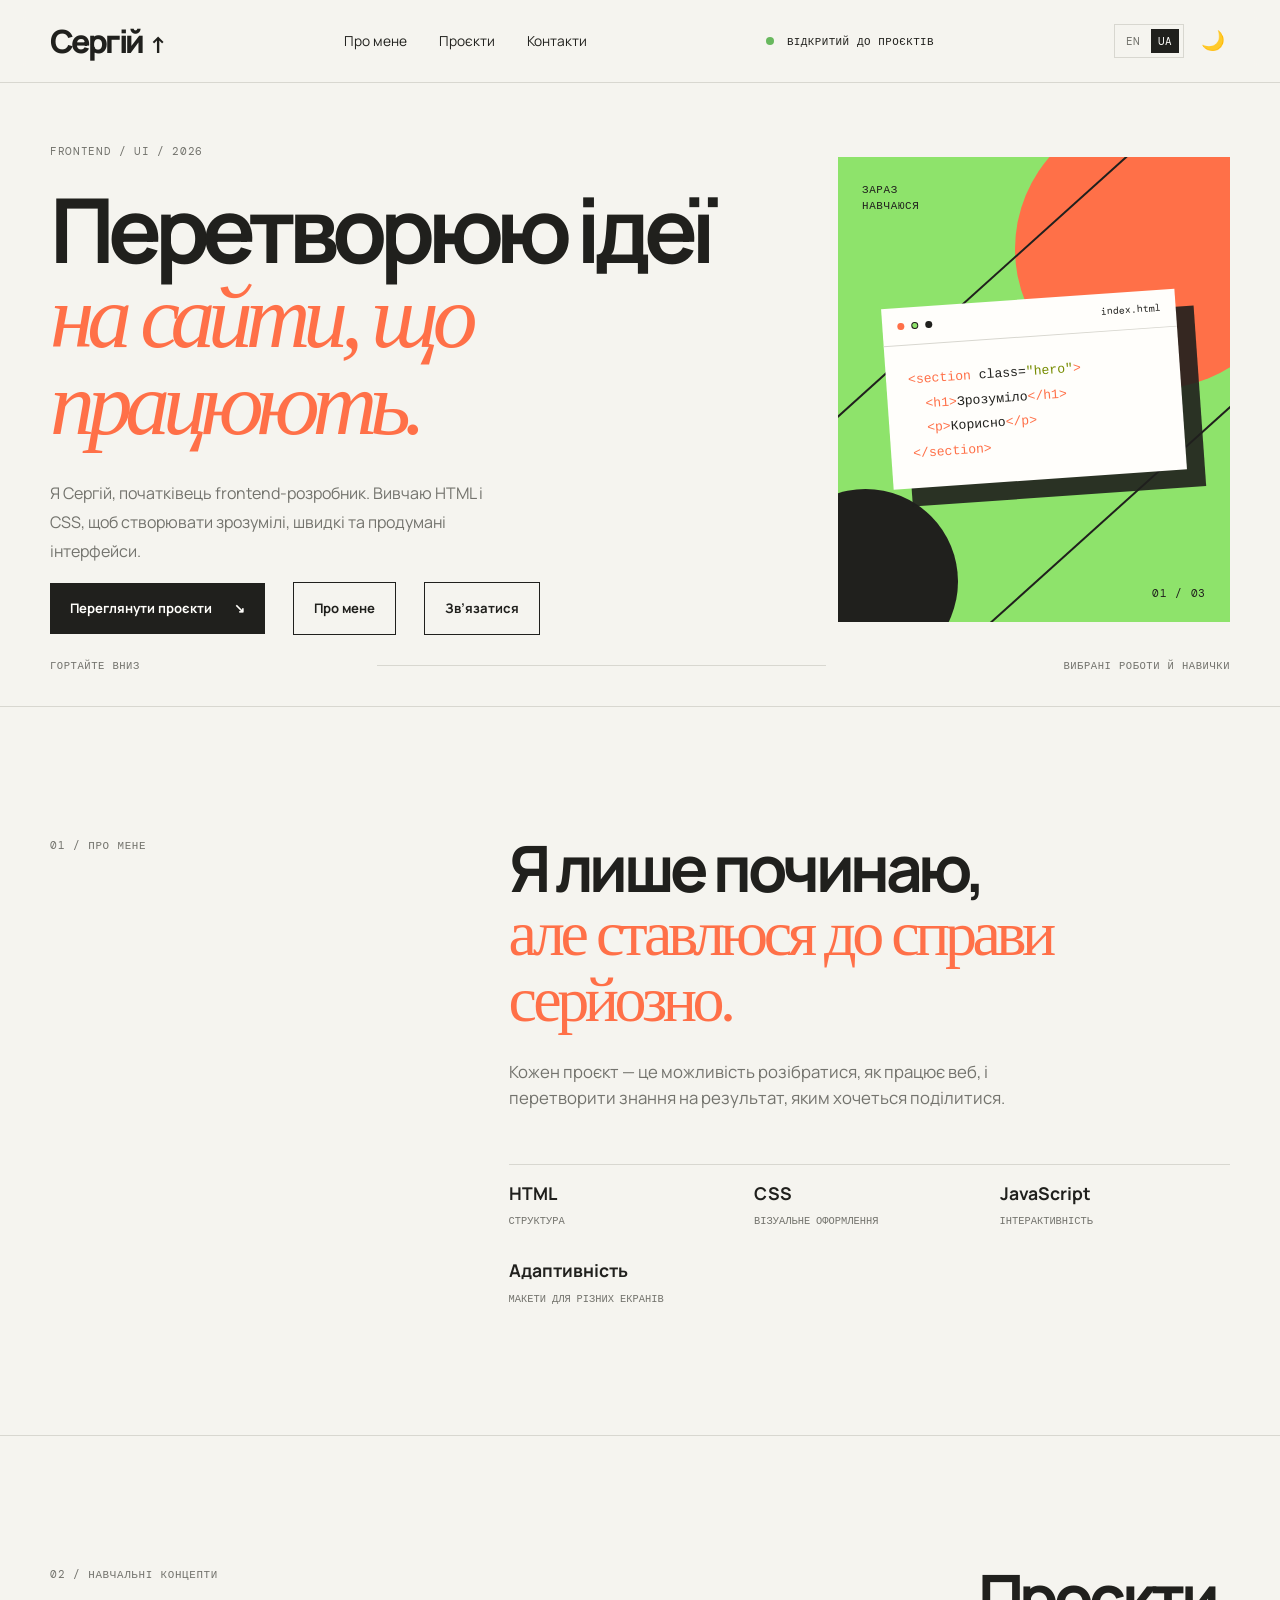
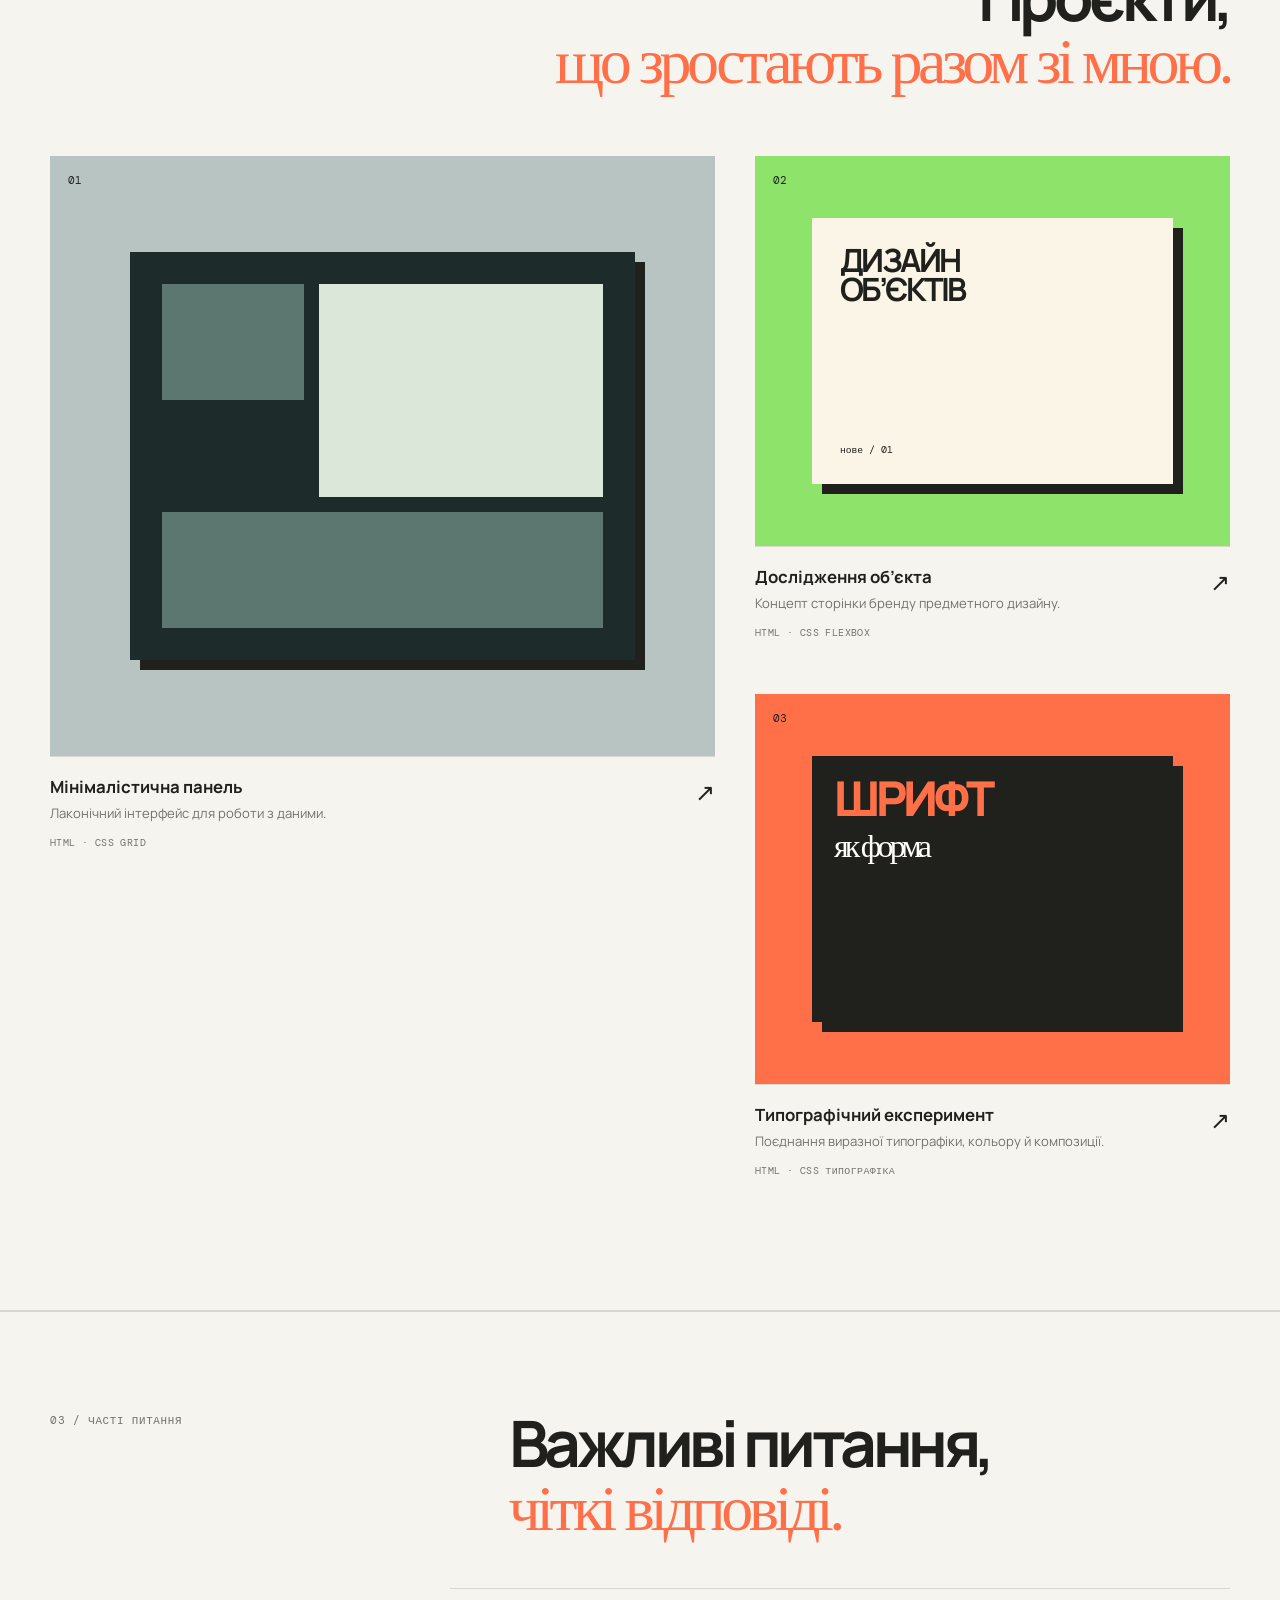
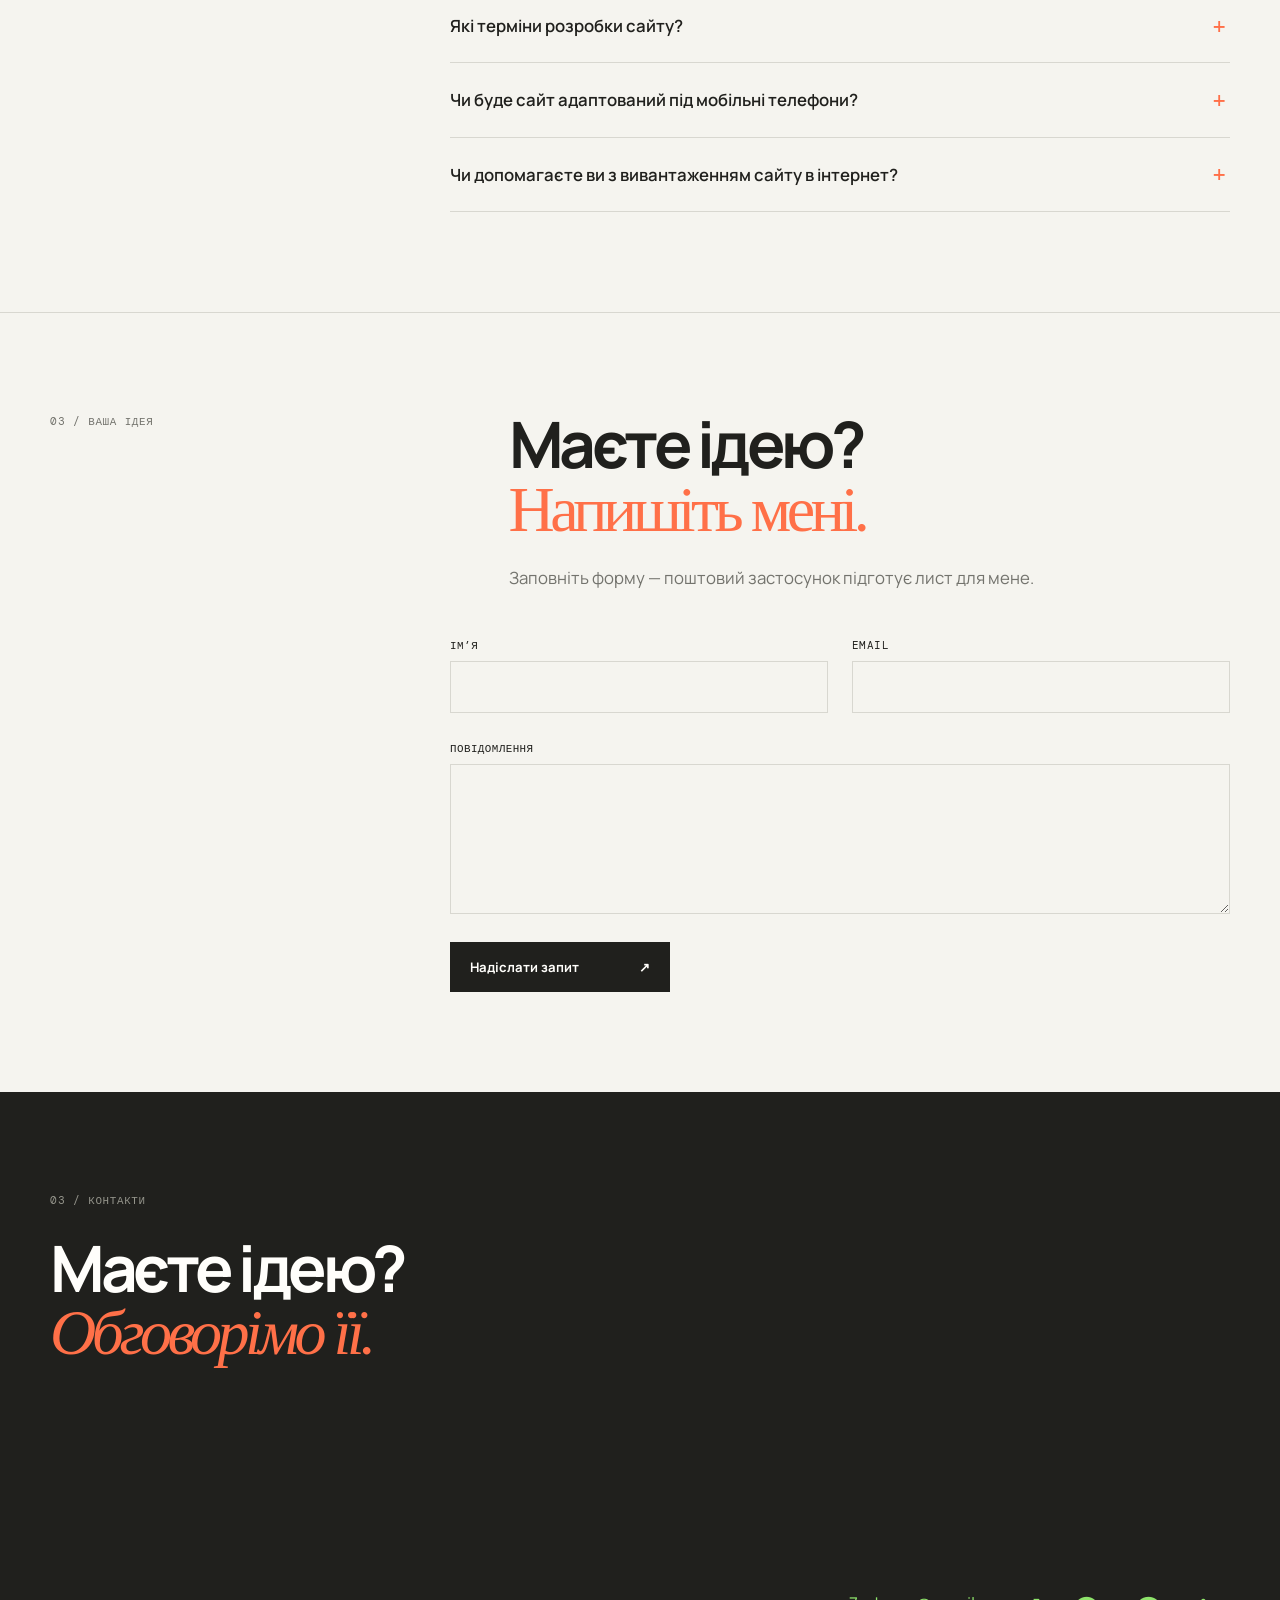
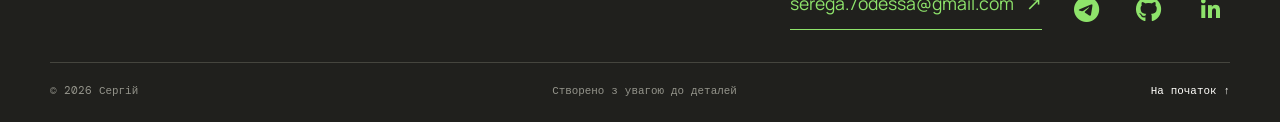
==== commit 21acffec: "portfolio-max-ultimate" ====
--- a/index-ua.html
+++ b/index-ua.html
@@ -4,6 +4,11 @@
     <meta charset="UTF-8" />
     <meta name="viewport" content="width=device-width, initial-scale=1.0" />
     <meta name="description" content="Портфоліо Сергія, початківця frontend-розробника." />
+    <meta property="og:title" content="Сергій — Frontend Developer | Портфоліо" />
+    <meta property="og:description" content="Мінімалістичні та швидкі сайти без візуального шуму" />
+    <meta property="og:type" content="website" />
+    <meta property="og:url" content="https://layoutartist.github.io/my-first-site/index-ua.html" />
+    <link rel="icon" type="image/svg+xml" href="data:image/svg+xml,%3Csvg xmlns='http://www.w3.org/2000/svg' viewBox='0 0 64 64'%3E%3Crect width='64' height='64' rx='14' fill='%2320201d'/%3E%3Ctext x='32' y='45' text-anchor='middle' font-family='Arial,sans-serif' font-size='42' font-weight='700' fill='%238ee36b'%3ES%3C/text%3E%3C/svg%3E" />
     <title>Сергій — Frontend-розробник</title>
     <link rel="preconnect" href="https://fonts.googleapis.com" />
     <link rel="preconnect" href="https://fonts.gstatic.com" crossorigin />
@@ -21,10 +26,13 @@
           <a href="#contact">Контакти</a>
         </nav>
         <a class="nav-status" href="#contact"><span></span> Відкритий до проєктів</a>
-        <nav class="language-switch" aria-label="Оберіть мову">
-          <a href="./index.html" lang="en">EN</a>
-          <a href="index-ua.html" lang="uk" aria-current="page">UA</a>
-        </nav>
+        <div class="nav-controls">
+          <nav class="language-switch" aria-label="Оберіть мову">
+            <a href="./index.html" lang="en">EN</a>
+            <a href="./index-ua.html" lang="uk" aria-current="page">UA</a>
+          </nav>
+          <button id="theme-toggle" class="theme-btn" type="button" aria-label="Перемкнути тему" aria-pressed="false">🌙</button>
+        </div>
       </div>
     </header>
 
@@ -160,8 +168,29 @@
     </section>
 
     <footer id="contact" class="footer">
-      <div class="container footer-top"><p class="section-number">03 / контакти</p><h2>Маєте ідею?<br /><em>Обговорімо її.</em></h2><div class="contact-links"><a class="contact-link" href="mailto:serega.7odessa@gmail.com">serega.7odessa@gmail.com <span>↗</span></a><div class="contact-socials"><a href="https://t.me/serega_dev" target="_blank" rel="noopener noreferrer" aria-label="Telegram" title="Telegram"><i class="fa-brands fa-telegram" aria-hidden="true"></i></a><a href="https://github.com/layoutartist" target="_blank" rel="noopener noreferrer" aria-label="GitHub" title="GitHub"><i class="fa-brands fa-github" aria-hidden="true"></i></a><a href="#" target="_blank" rel="noopener noreferrer" aria-label="LinkedIn" title="LinkedIn"><i class="fa-brands fa-linkedin" aria-hidden="true"></i></a></div></div></div>
+      <div class="container footer-top"><p class="section-number">03 / контакти</p><h2>Маєте ідею?<br /><em>Обговорімо її.</em></h2><div class="contact-links"><a class="contact-link" href="mailto:serega.7odessa@gmail.com">serega.7odessa@gmail.com <span>↗</span></a><div class="contact-socials"><a class="contact-social-link contact-social-telegram" href="https://t.me/serega_dev_ua" target="_blank" rel="noopener noreferrer" aria-label="Telegram" title="Telegram"><i class="fa-brands fa-telegram" aria-hidden="true"></i></a><a class="contact-social-link contact-social-github" href="https://github.com/layoutartist" target="_blank" rel="noopener noreferrer" aria-label="GitHub" title="GitHub"><i class="fa-brands fa-github" aria-hidden="true"></i></a><a class="contact-social-link contact-social-linkedin" href="#" target="_blank" rel="noopener noreferrer" aria-label="LinkedIn" title="LinkedIn"><i class="fa-brands fa-linkedin-in" aria-hidden="true"></i></a></div></div></div>
       <div class="container footer-bottom"><span>© 2026 Сергій</span><span>Створено з увагою до деталей</span><a href="#top">На початок ↑</a></div>
     </footer>
+    <script>
+      const toggleBtn = document.getElementById('theme-toggle');
+      if (localStorage.getItem('theme') === 'dark') {
+        document.body.classList.add('dark-theme');
+        toggleBtn.textContent = '☀️';
+        toggleBtn.setAttribute('aria-pressed', 'true');
+      }
+
+      toggleBtn.addEventListener('click', () => {
+        document.body.classList.toggle('dark-theme');
+        if (document.body.classList.contains('dark-theme')) {
+          toggleBtn.textContent = '☀️';
+          toggleBtn.setAttribute('aria-pressed', 'true');
+          localStorage.setItem('theme', 'dark');
+        } else {
+          toggleBtn.textContent = '🌙';
+          toggleBtn.setAttribute('aria-pressed', 'false');
+          localStorage.setItem('theme', 'light');
+        }
+      });
+    </script>
   </body>
 </html>
--- a/style.css
+++ b/style.css
@@ -11,11 +11,18 @@
 
 * { box-sizing: border-box; }
 html { scroll-behavior: smooth; }
+body.dark-theme {
+  --ink: #f5f4ef;
+  --muted: #b0b0a8;
+  --paper: #121212;
+  --white: #20201d;
+  --line: #3a3a36;
+}
 section[id],
 footer[id] {
   scroll-margin-top: 100px;
 }
-body { margin: 0; background: var(--paper); color: var(--ink); font-family: "Manrope", sans-serif; line-height: 1.5; }
+body { margin: 0; background: var(--paper); color: var(--ink); font-family: "Manrope", sans-serif; line-height: 1.5; transition: background-color 0.3s ease, color 0.3s ease; }
 a { color: inherit; }
 a:focus-visible {
   outline: 2px solid var(--orange);
@@ -23,11 +30,16 @@
 }
 .container { width: min(1180px, calc(100% - 64px)); margin: 0 auto; }
 .site-header { border-bottom: 1px solid var(--line); background: rgba(245, 244, 239, .9); position: sticky; top: 0; z-index: 5; backdrop-filter: blur(12px); }
+body.dark-theme .site-header { background: rgba(18, 18, 18, .9); }
 .nav { min-height: 82px; display: flex; align-items: center; justify-content: space-between; gap: 28px; }
+.nav-controls { display: flex; align-items: center; gap: 12px; flex-shrink: 0; }
 .language-switch { display: flex; align-items: center; gap: 4px; padding: 4px; border: 1px solid var(--line); font: .68rem "DM Mono", monospace; }
-.language-switch a { min-width: 28px; padding: 5px 6px; text-align: center; text-decoration: none; color: var(--muted); transition: background-color 0.2s ease, color 0.2s ease; }
+.language-switch a { min-width: 28px; padding: 5px 6px; text-align: center; text-decoration: none; color: var(--muted); transition: all 0.3s ease; }
 .language-switch a[aria-current="page"] { background: var(--ink); color: var(--white); }
-.language-switch a:not([aria-current="page"]):hover { color: var(--ink); }
+.language-switch a:not([aria-current="page"]):hover { color: var(--acid); }
+.theme-btn { padding: 5px; border: 0; background: transparent; color: inherit; cursor: pointer; font: inherit; font-size: 1.2rem; line-height: 1; transition: transform 0.3s ease, color 0.3s ease; }
+.theme-btn:hover { transform: rotate(20deg); }
+.theme-btn:focus-visible { outline: 2px solid var(--orange); outline-offset: 3px; }
 .logo { flex-shrink: 0; white-space: nowrap; font-size: 2rem; font-weight: 800; text-decoration: none; letter-spacing: -.08em; transition: color 0.2s ease; }
 .logo:hover { color: var(--orange); }
 .logo span {
@@ -36,7 +48,11 @@
 }
 .menu { display: flex; gap: 32px; font-size: .86rem; }
 .menu a, .text-link, .nav-status, .footer-bottom a { text-decoration: none; }
-.menu a:hover, .footer-bottom a:hover, .text-link:hover { text-decoration: underline; text-underline-offset: 5px; }
+.menu a { position: relative; transition: all 0.3s ease; }
+.menu a::after { position: absolute; right: 0; bottom: -5px; left: 0; height: 1px; background: var(--acid); content: ""; transform: scaleX(0); transform-origin: left; transition: all 0.3s ease; }
+.menu a:hover { color: var(--acid); }
+.menu a:hover::after { transform: scaleX(1); }
+.footer-bottom a:hover, .text-link:hover { text-decoration: underline; text-underline-offset: 5px; }
 .nav-status { font-family: "DM Mono", monospace; font-size: .68rem; text-transform: uppercase; letter-spacing: .04em; }
 .nav-status span { width: 8px; height: 8px; background: #68b85e; border-radius: 50%; display: inline-block; margin-right: 5px; }
 .hero { padding: 60px 0 34px; border-bottom: 1px solid var(--line); }
@@ -48,11 +64,12 @@
 h1 em, h2 span, .footer h2 em { color: var(--orange); font-family: var(--serif); font-weight: 400; }
 .hero-description { max-width: 440px; color: var(--muted); font-size: 1rem; margin-bottom: 16px; line-height: 1.8; }
 .hero-actions { display: flex; align-items: center; gap: 28px; flex-wrap: wrap; }
-.button { display: inline-flex; gap: 22px; align-items: center; padding: 16px 20px; text-decoration: none; font-size: .82rem; font-weight: 700; transition: transform 0.2s ease, background-color 0.2s ease;}
+.button { display: inline-flex; gap: 22px; align-items: center; padding: 16px 20px; text-decoration: none; font-size: .82rem; font-weight: 700; transition: all 0.3s ease;}
 .button-dark { background: var(--ink); color: var(--white); }
 .button-light { background: transparent; border: 1px solid var(--ink); color: var(--ink); }
 .button-dark:hover { background: var(--orange); transform: translateY(-3px);}
 .button-light:hover { background: var(--acid); transform: translateY(-3px); }
+.form-submit:hover { background: var(--acid); color: var(--ink); transform: scale(1.02); }
 .button:focus-visible {
   outline: 3px solid var(--orange);
   outline-offset: 4px;
@@ -133,6 +150,8 @@
 .case-image-detail img { aspect-ratio: 4 / 3; }
 .case-image figcaption { margin-top: 12px; color: var(--muted); font: .65rem "DM Mono", monospace; text-transform: uppercase; letter-spacing: .04em; }
 .case-return { padding: 0 0 120px; }
+.case-return .button span { display: inline-block; transition: all 0.3s ease; }
+.case-return .button:hover span { transform: translateX(-4px); }
 .faq-section { padding: 100px 0; border-top: 1px solid var(--line); }
 .faq-heading { display: grid; grid-template-columns: .7fr 1.3fr; gap: 70px; margin-bottom: 48px; }
 .faq-heading .section-number { margin-bottom: 0; }
@@ -169,6 +188,8 @@
 .form-field-message { grid-column: 1 / -1; }
 .form-submit { min-width: 220px; justify-content: space-between; margin-top: 28px; border: 0; cursor: pointer; font-family: inherit; }
 .footer { background: var(--ink); color: var(--white); padding: 100px 0 25px; }
+body.dark-theme .footer { background: var(--white); color: var(--ink); }
+body.dark-theme .contact-link:hover { color: var(--ink); border-color: var(--ink); }
 .footer-top { min-height: 470px; position: relative; }
 .footer-top .section-number { color: #94948b; }
 .footer h2 { max-width: 700px; }
@@ -176,14 +197,21 @@
 .contact-link { color: var(--acid); font-size: 1.1rem; text-decoration: none; border-bottom: 1px solid var(--acid); padding-bottom: 12px; transition: color 0.2s ease, border-color 0.2s ease; }
 .contact-link:hover { color: var(--white); border-color: var(--white); }
 .contact-socials { display: flex; align-items: center; gap: 22px; }
-.contact-socials a { display: inline-flex; align-items: center; justify-content: center; color: var(--acid); font-size: 26px; text-decoration: none; transition: color .2s ease, transform .2s ease; }
-.contact-socials a:hover { color: var(--white); transform: scale(1.1); }
-.contact-socials a:focus-visible { outline: 2px solid var(--acid); outline-offset: 5px; }
+.contact-social-link { width: 40px; height: 40px; display: inline-flex; align-items: center; justify-content: center; border-radius: 50%; color: var(--acid); font-size: 26px; text-decoration: none; transition: background-color 0.3s ease, color 0.3s ease, transform 0.3s ease; }
+.contact-social-link:hover { transform: scale(1.1); }
+.contact-social-telegram:hover { background-color: #26A5E4; color: #ffffff; }
+.contact-social-github:hover { color: #ffffff; }
+.contact-social-linkedin { border-radius: 5px; }
+.contact-social-linkedin i { font-size: 22px; }
+.contact-social-linkedin:hover { background-color: #0A66C2; color: #ffffff; }
+.contact-social-link:focus-visible { outline: 2px solid var(--acid); outline-offset: 5px; }
 .footer-bottom { padding-top: 20px; border-top: 1px solid #45453e; color: #94948b; display: flex; justify-content: space-between; gap: 20px; font: .68rem "DM Mono", monospace; }
 .footer-bottom a { color: var(--white); }
+body.dark-theme .footer-bottom a { color: var(--ink); transition: color 0.3s ease; }
+body.dark-theme .footer-bottom a:hover { color: var(--acid); }
 @media (max-width: 780px) {
   .container { width: min(100% - 36px, 600px); }
-  .nav { min-height: 70px; gap: 14px; } .nav-status { display: none; } .menu { gap: 15px; font-size: .75rem; }
+  .nav { min-height: 70px; gap: 14px; } .nav-controls { gap: 8px; } .nav-status { display: none; } .menu { gap: 15px; font-size: .75rem; }
   .hero { padding-top: 55px; } .hero-grid, .split-heading { grid-template-columns: 1fr; gap: 48px; } h1 { font-size: clamp(3.2rem, 16vw, 5.3rem); }
   .hero-art { min-height: 300px; } .code-card { width: 78%; } .hero-bottom span:last-child { display: none; } .scroll-line { width: 55%; }
   .section { padding: 82px 0; } .section-heading { display: block; } .section-heading h2 { text-align: left; margin-top: 35px; }
@@ -196,6 +224,7 @@
 
 @media (max-width: 380px) {
   .nav { gap: 8px; }
+  .nav-controls { gap: 5px; }
   .logo { font-size: 1.6rem; }
   .menu { gap: 5px; font-size: .62rem; }
   .language-switch { gap: 0; padding: 2px; font-size: .62rem; }
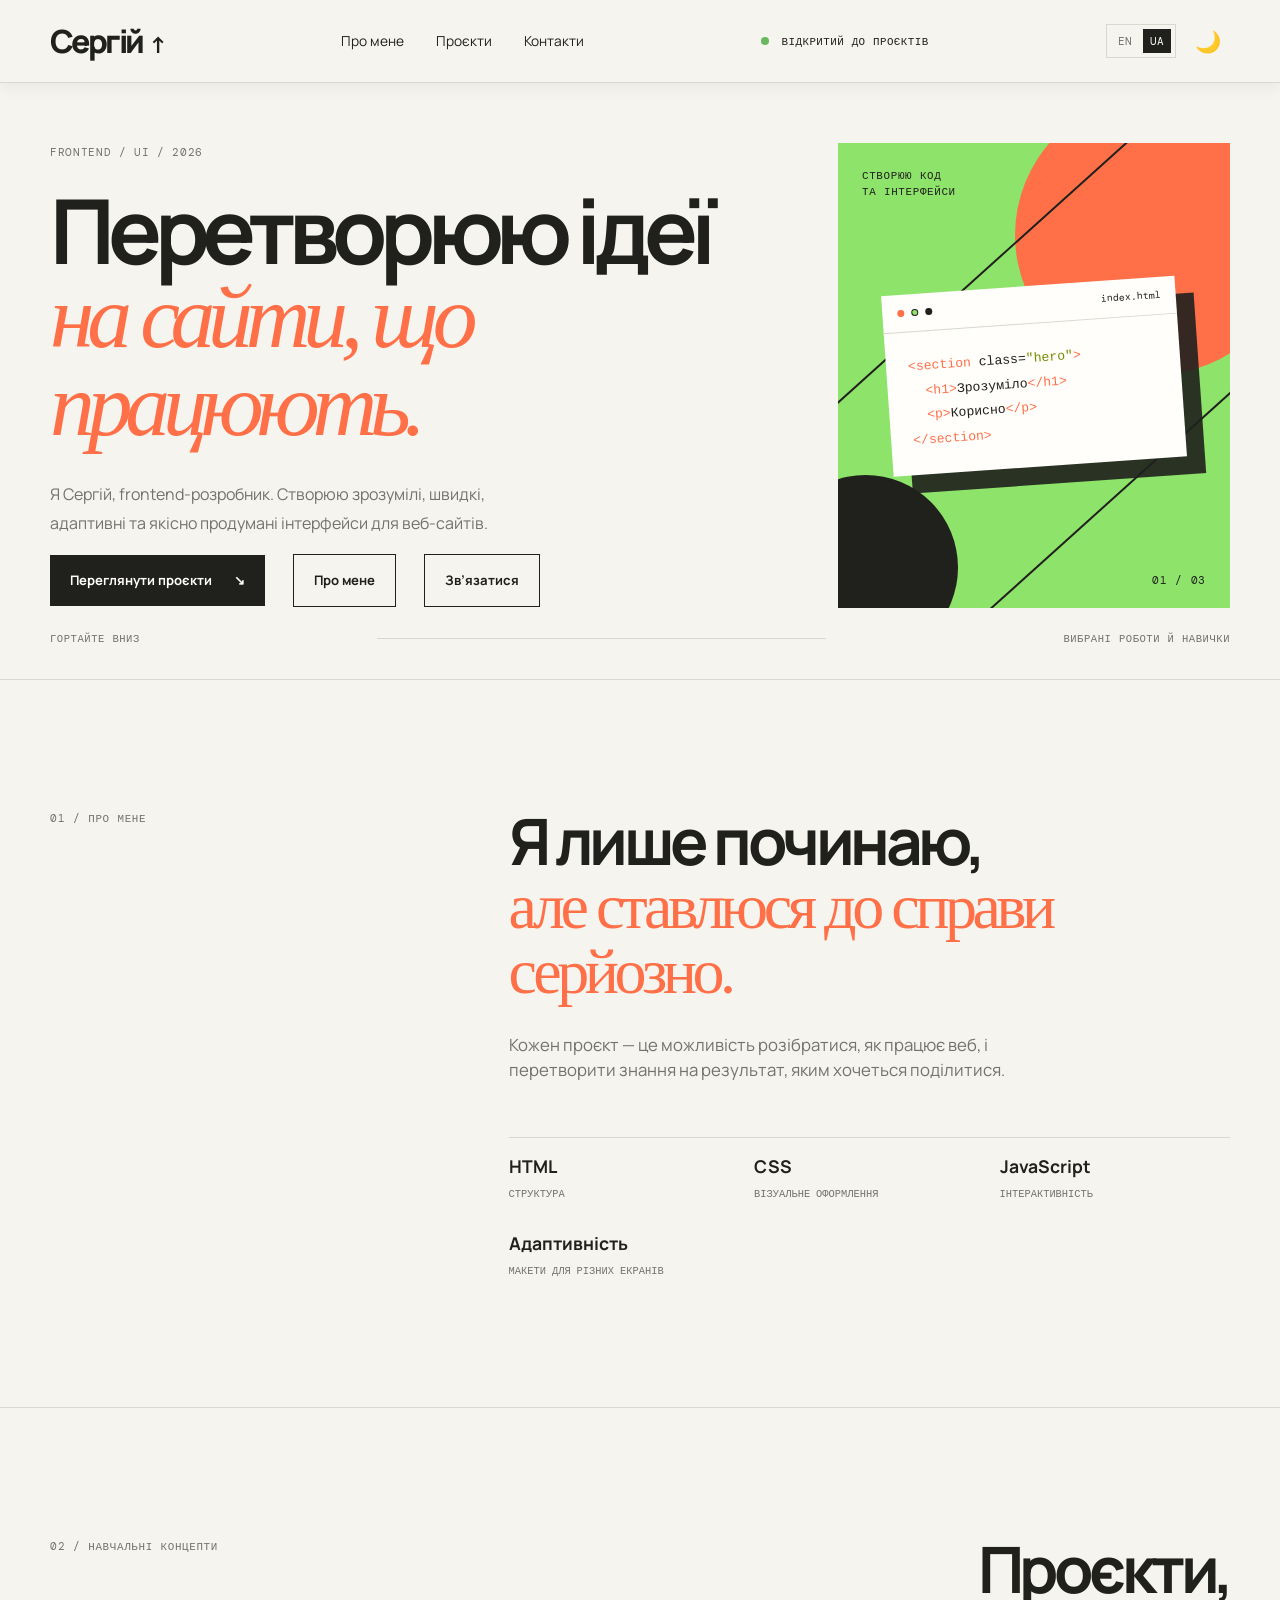
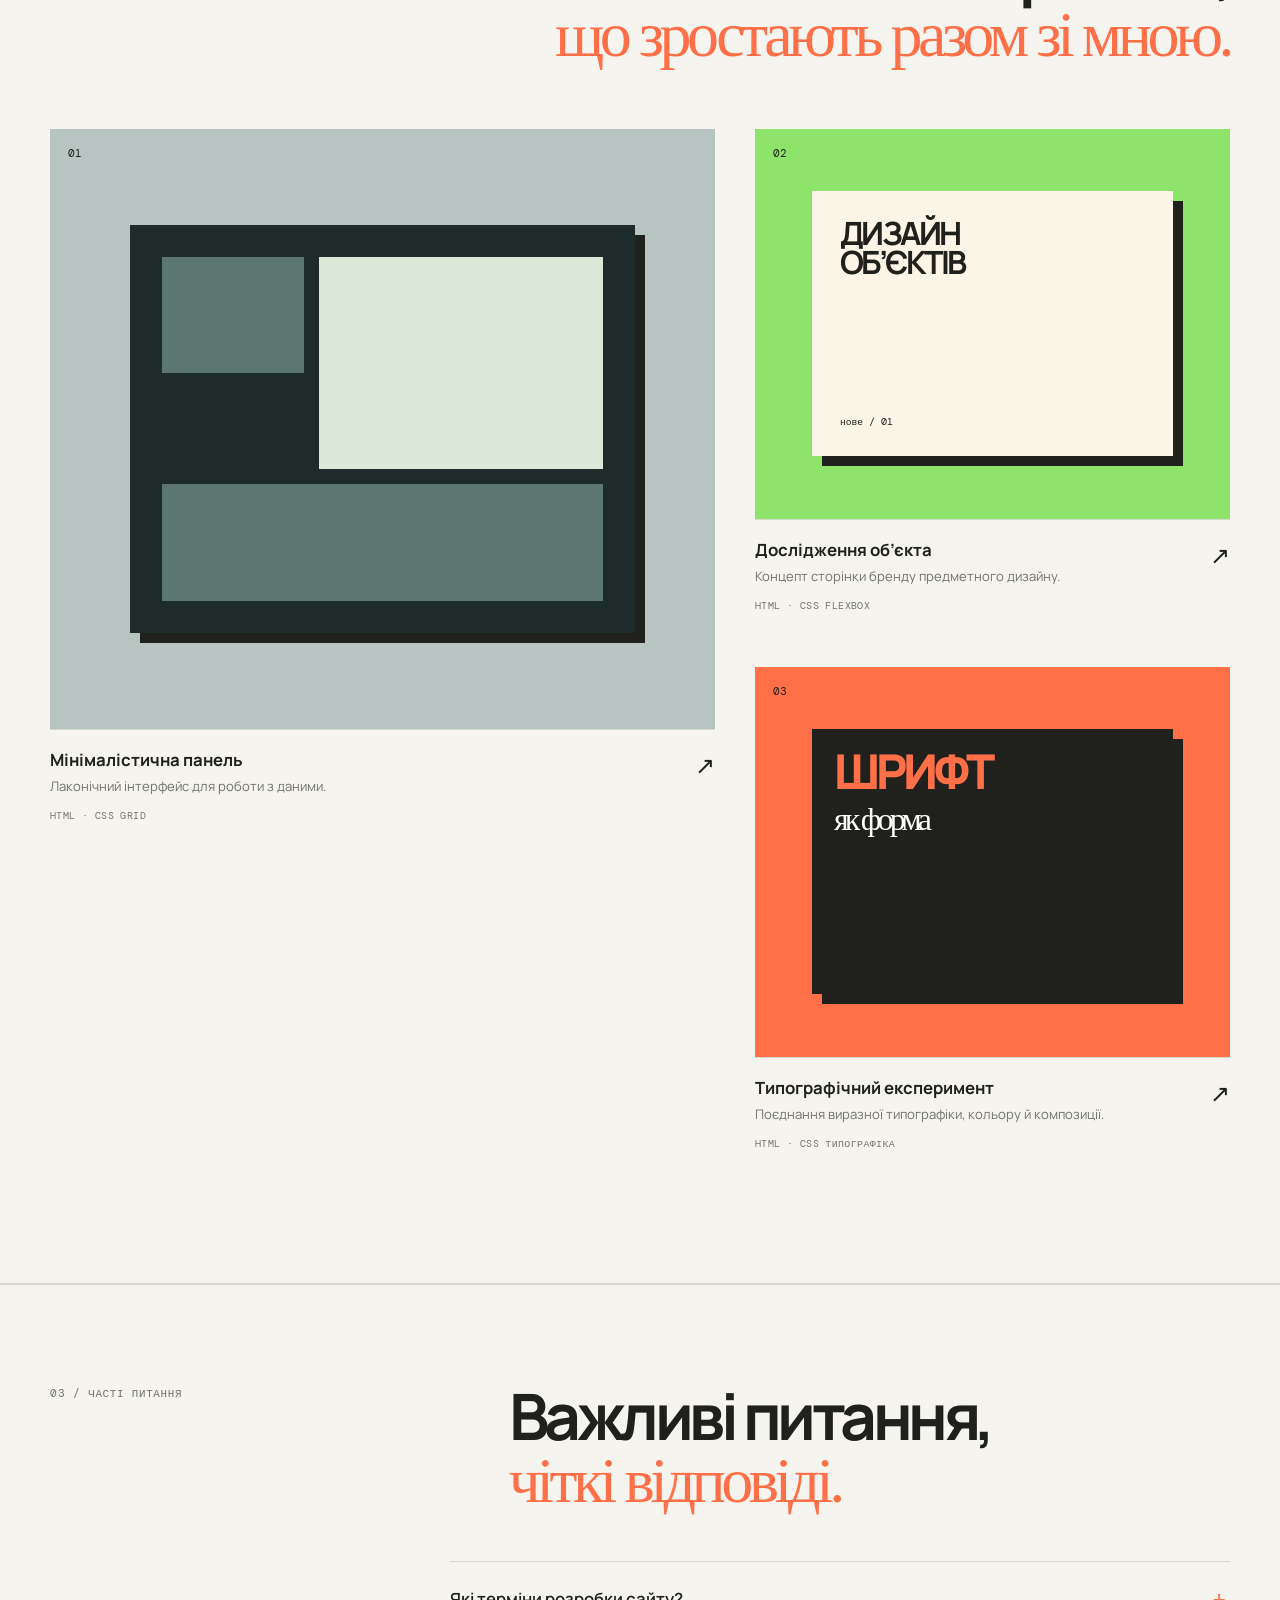
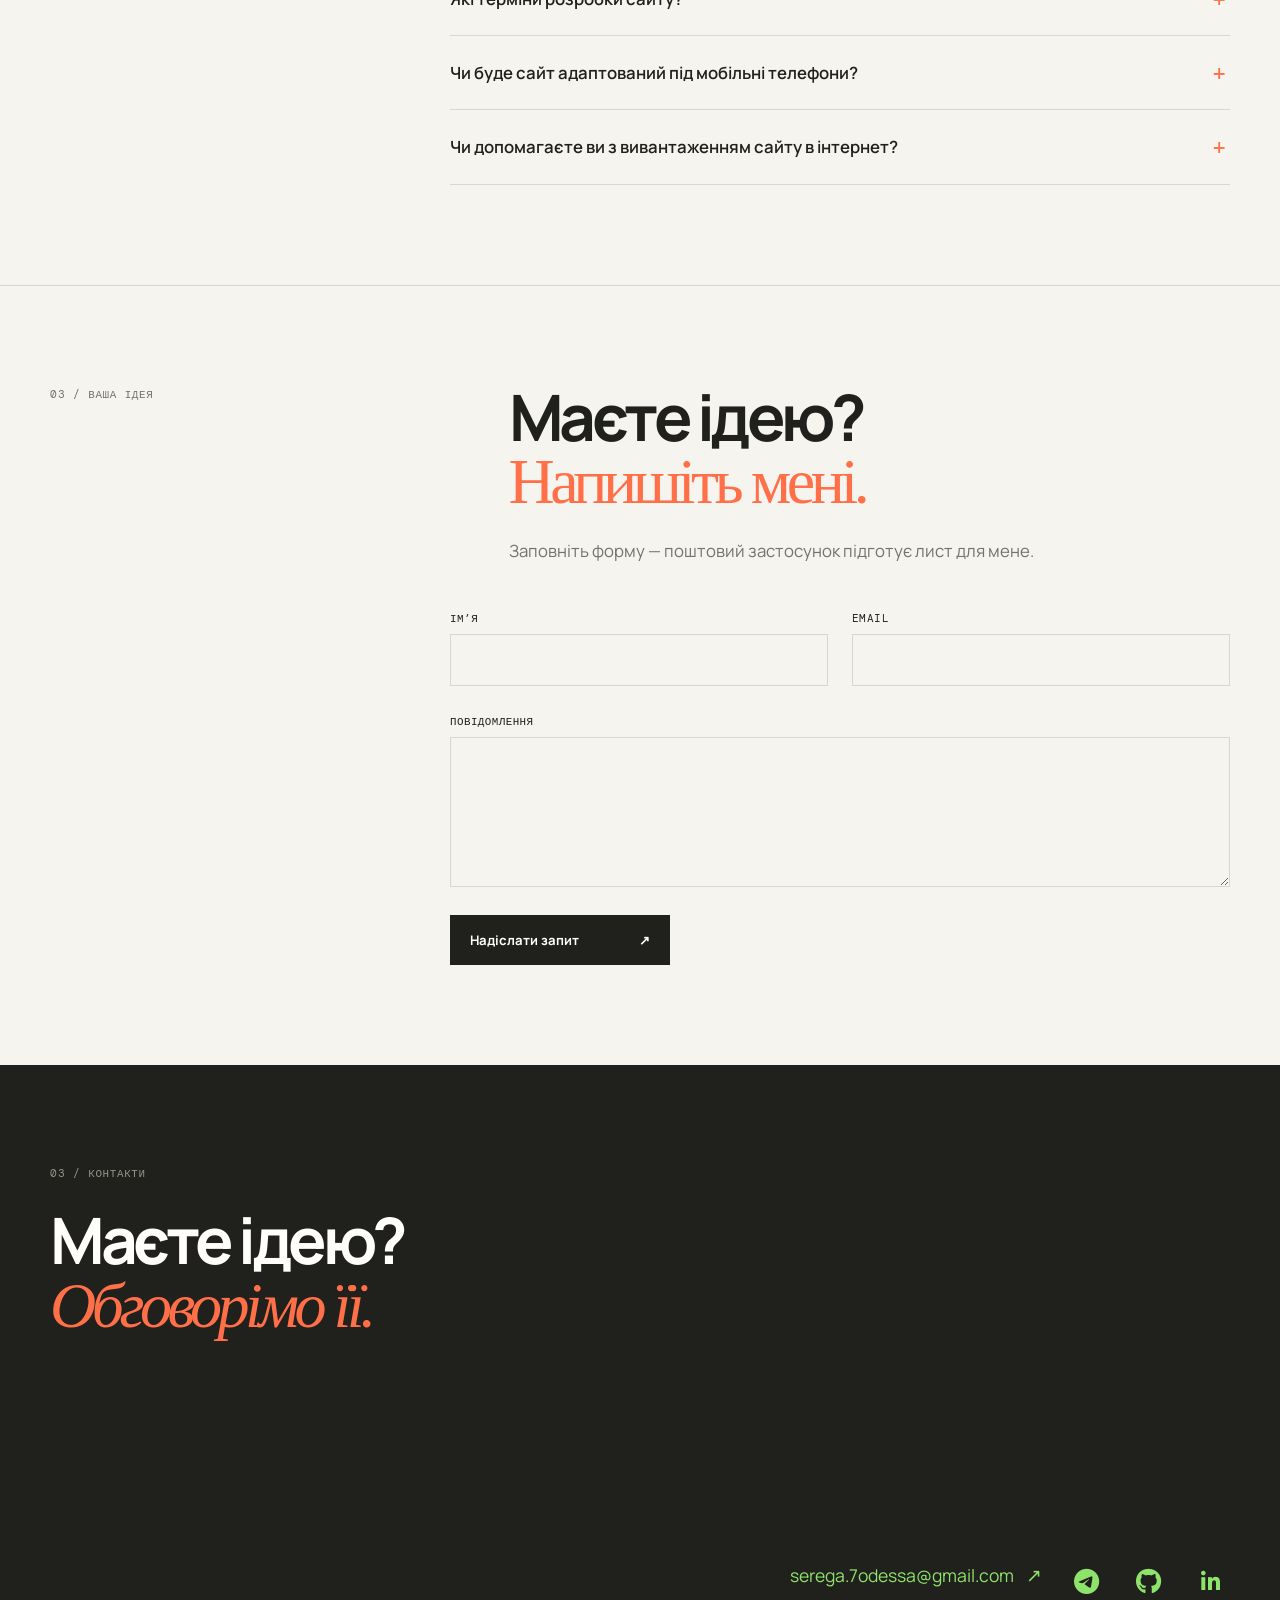
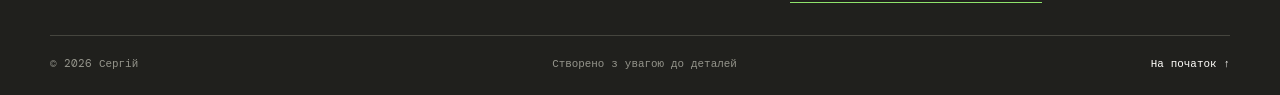
==== commit 4b271624: "zagolovky" ====
--- a/index-ua.html
+++ b/index-ua.html
@@ -43,7 +43,7 @@
             <p class="eyebrow">Frontend / UI / 2026</p>
             <h1>Перетворюю ідеї<br /><em>на сайти, що працюють.</em></h1>
             <p class="hero-description">
-              Я Сергій, початківець frontend-розробник. Вивчаю HTML і CSS, щоб створювати зрозумілі, швидкі та продумані інтерфейси.
+              Я Сергій, frontend-розробник. Створюю зрозумілі, швидкі, адаптивні та якісно продумані інтерфейси для веб-сайтів.
             </p>
             <div class="hero-actions">
               <a class="button button-dark" href="#projects">Переглянути проєкти <span>↘</span></a>
@@ -53,7 +53,7 @@
           </div>
 
           <div class="hero-art" aria-label="Абстрактна ілюстрація інтерфейсу">
-            <div class="art-label">зараз<br />навчаюся</div>
+            <div class="art-label">СТВОРЮЮ КОД<br />ТА ІНТЕРФЕЙСИ</div>
             <div class="art-circle circle-one"></div>
             <div class="art-circle circle-two"></div>
             <div class="art-line line-one"></div>
--- a/style.css
+++ b/style.css
@@ -10,7 +10,7 @@
 }
 
 * { box-sizing: border-box; }
-html { scroll-behavior: smooth; }
+html { overflow-x: hidden; scroll-behavior: smooth; }
 body.dark-theme {
   --ink: #f5f4ef;
   --muted: #b0b0a8;
@@ -22,22 +22,21 @@
 footer[id] {
   scroll-margin-top: 100px;
 }
-body { margin: 0; background: var(--paper); color: var(--ink); font-family: "Manrope", sans-serif; line-height: 1.5; transition: background-color 0.3s ease, color 0.3s ease; }
+body { overflow-x: clip; margin: 0; background: var(--paper); color: var(--ink); font-family: "Manrope", sans-serif; line-height: 1.5; transition: background-color 0.3s ease, color 0.3s ease; }
 a { color: inherit; }
 a:focus-visible {
   outline: 2px solid var(--orange);
   outline-offset: 4px;
 }
 .container { width: min(1180px, calc(100% - 64px)); margin: 0 auto; }
-.site-header { border-bottom: 1px solid var(--line); background: rgba(245, 244, 239, .9); position: sticky; top: 0; z-index: 5; backdrop-filter: blur(12px); }
-body.dark-theme .site-header { background: rgba(18, 18, 18, .9); }
+.site-header { position: sticky; top: 0; z-index: 100; border-bottom: 1px solid var(--line); background-color: var(--paper); box-shadow: 0 4px 16px rgba(32, 32, 29, .06); backdrop-filter: blur(12px); }
 .nav { min-height: 82px; display: flex; align-items: center; justify-content: space-between; gap: 28px; }
-.nav-controls { display: flex; align-items: center; gap: 12px; flex-shrink: 0; }
+.nav-controls { display: flex; align-items: center; gap: 10px; flex-shrink: 0; }
 .language-switch { display: flex; align-items: center; gap: 4px; padding: 4px; border: 1px solid var(--line); font: .68rem "DM Mono", monospace; }
 .language-switch a { min-width: 28px; padding: 5px 6px; text-align: center; text-decoration: none; color: var(--muted); transition: all 0.3s ease; }
 .language-switch a[aria-current="page"] { background: var(--ink); color: var(--white); }
 .language-switch a:not([aria-current="page"]):hover { color: var(--acid); }
-.theme-btn { padding: 5px; border: 0; background: transparent; color: inherit; cursor: pointer; font: inherit; font-size: 1.2rem; line-height: 1; transition: transform 0.3s ease, color 0.3s ease; }
+.theme-btn { display: inline-flex; width: 44px; height: 44px; align-items: center; justify-content: center; padding: 8px; border: 0; background: transparent; color: inherit; cursor: pointer; font: inherit; font-size: 21px; line-height: 1; transition: transform 0.3s ease, color 0.3s ease; }
 .theme-btn:hover { transform: rotate(20deg); }
 .theme-btn:focus-visible { outline: 2px solid var(--orange); outline-offset: 3px; }
 .logo { flex-shrink: 0; white-space: nowrap; font-size: 2rem; font-weight: 800; text-decoration: none; letter-spacing: -.08em; transition: color 0.2s ease; }
@@ -236,6 +235,13 @@
   .form-submit { width: 100%; }
 }
 
+@media (max-width: 480px) {
+  .nav { flex-wrap: wrap; }
+  .logo { order: 0; }
+  .nav-controls { order: 1; }
+  .menu { order: 2; width: 100%; justify-content: space-between; }
+}
+
 @media (prefers-reduced-motion: reduce) {
   html {
     scroll-behavior: auto;
@@ -250,3 +256,5 @@
     transition-duration: 0.01ms !important;
   }
 }
+
+/* force redeploy */
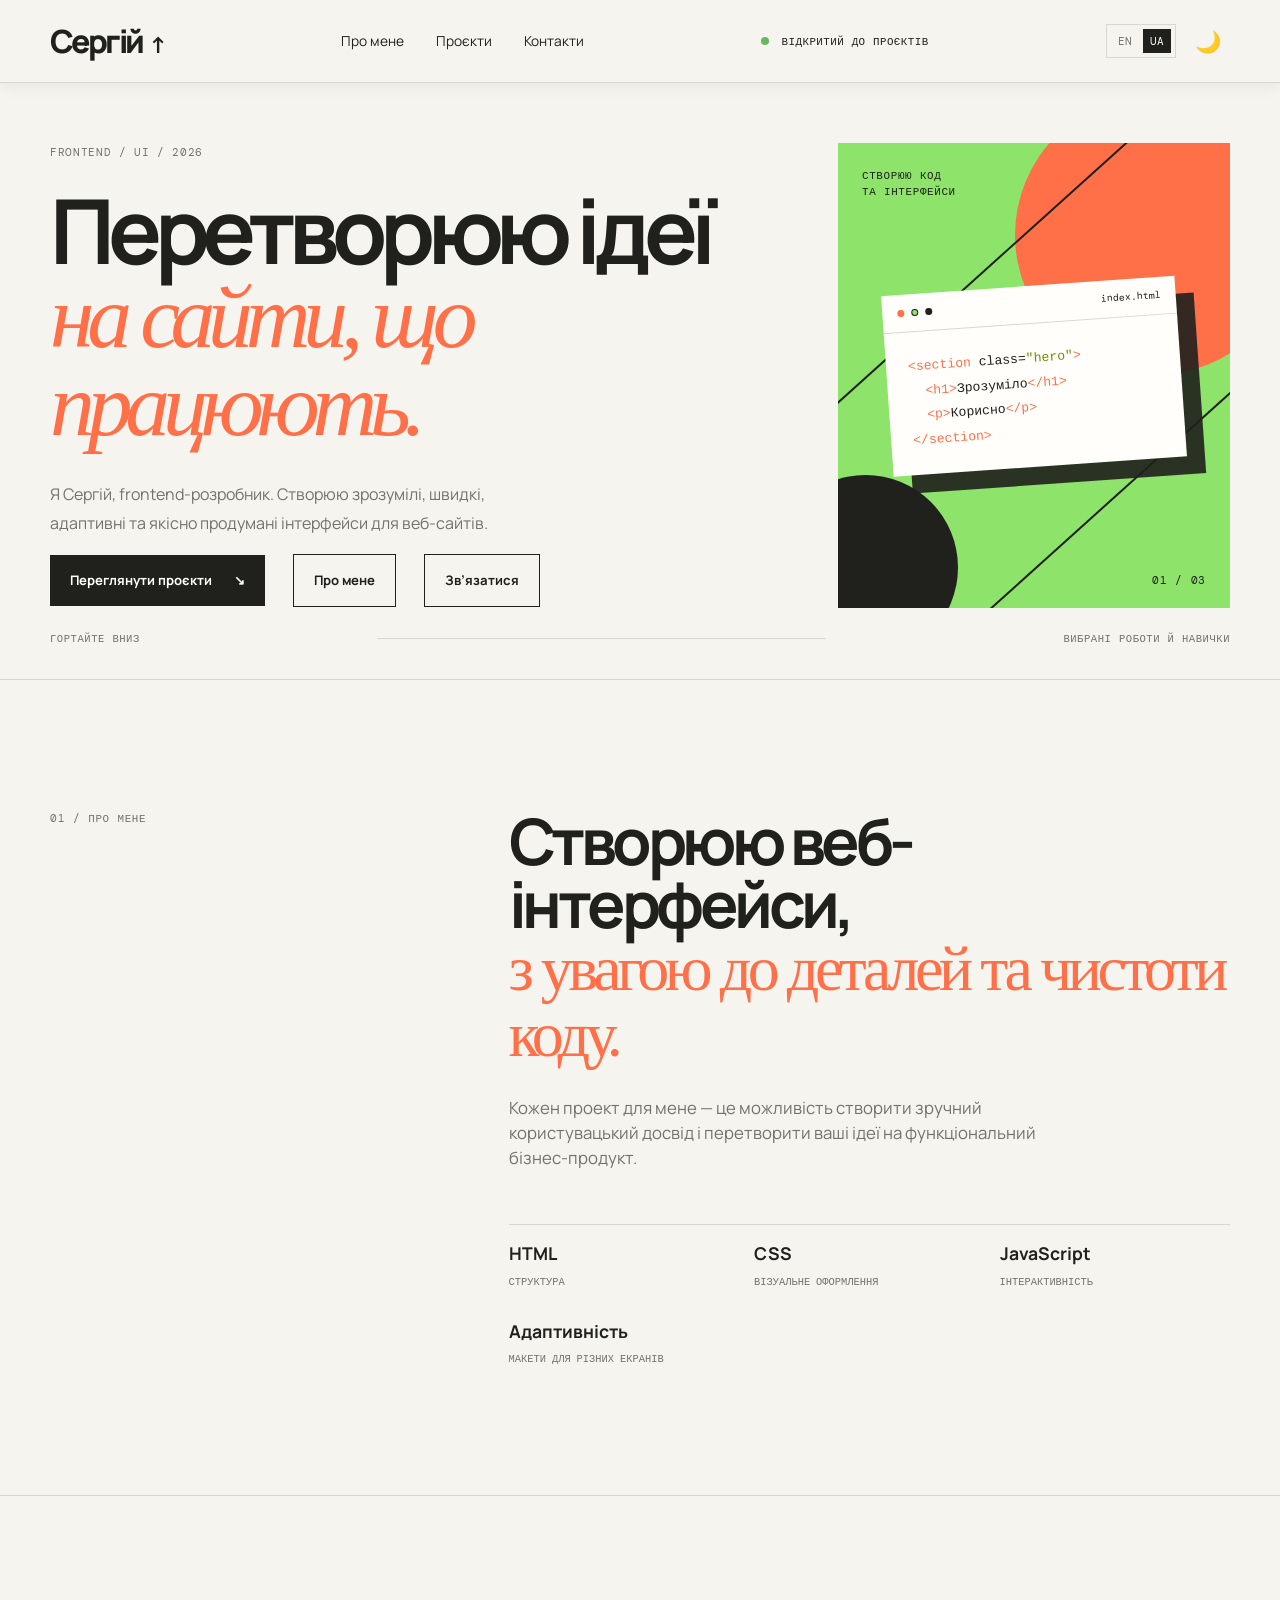
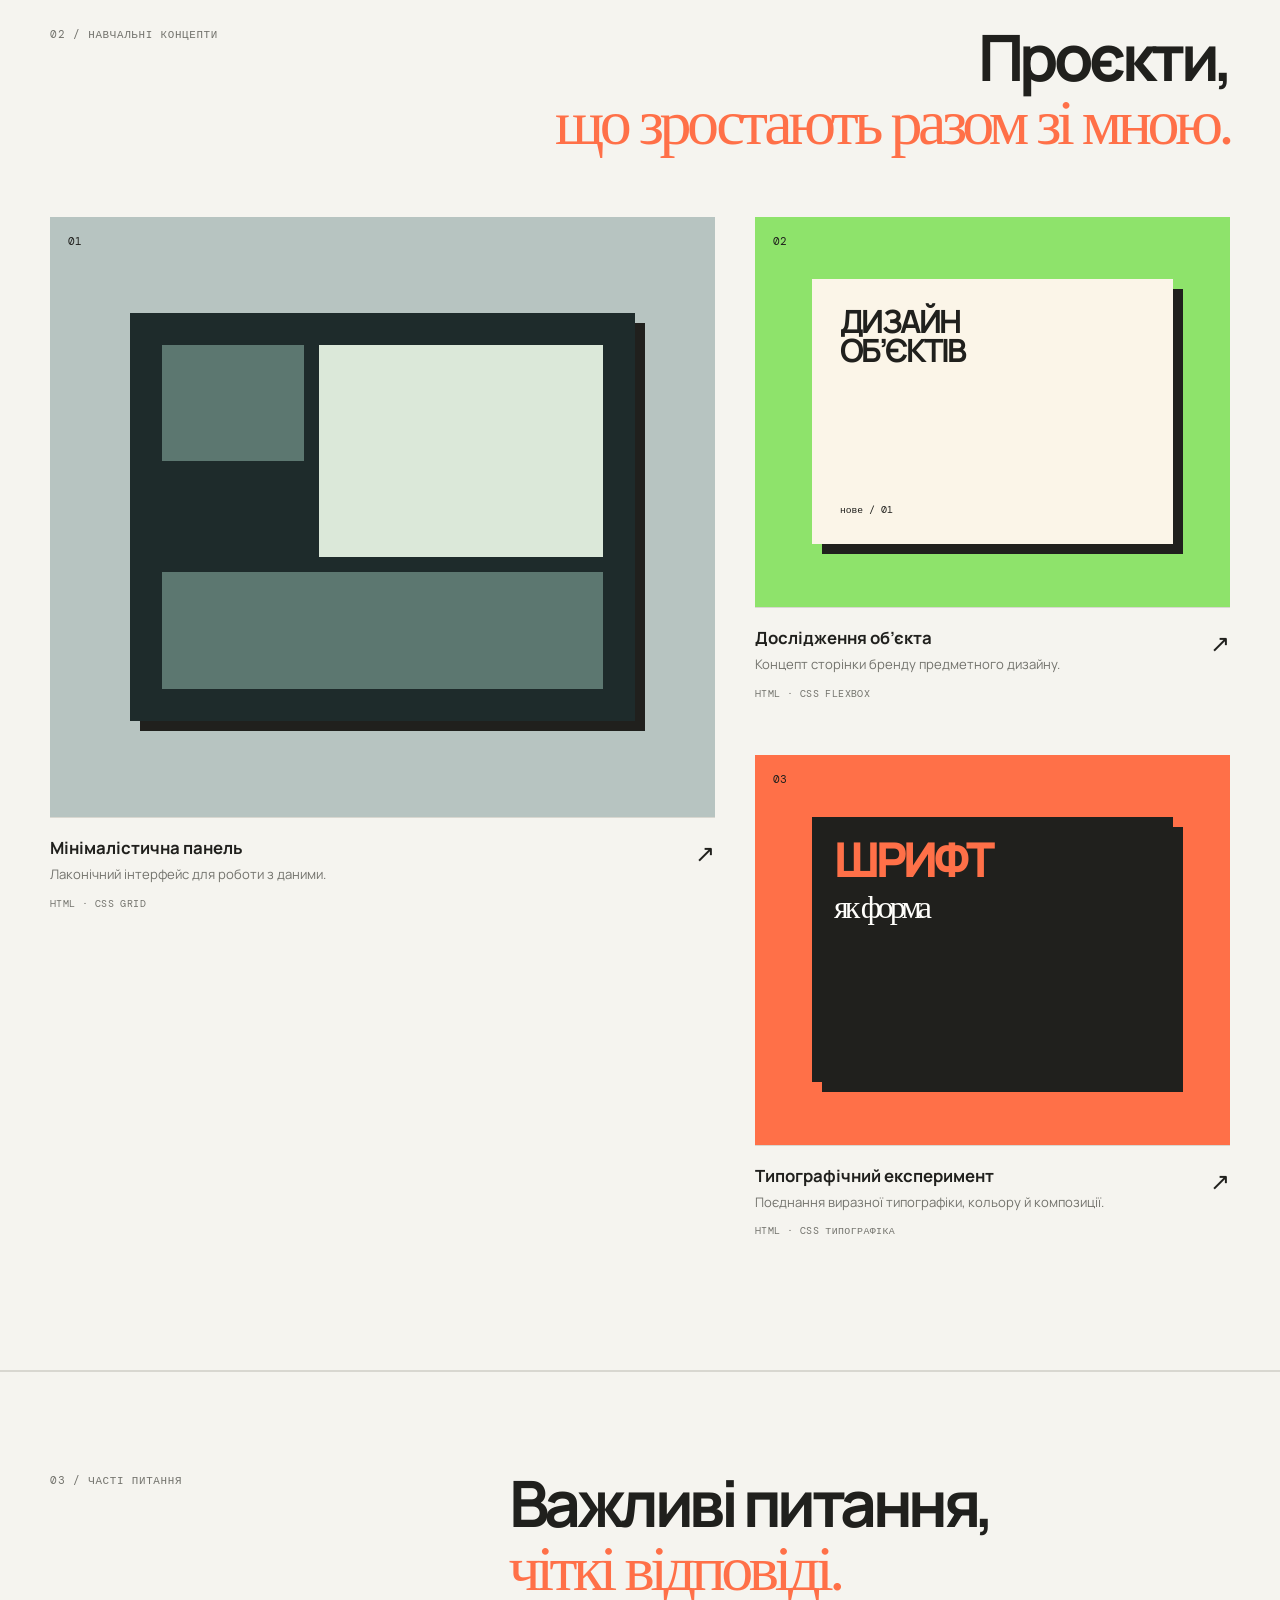
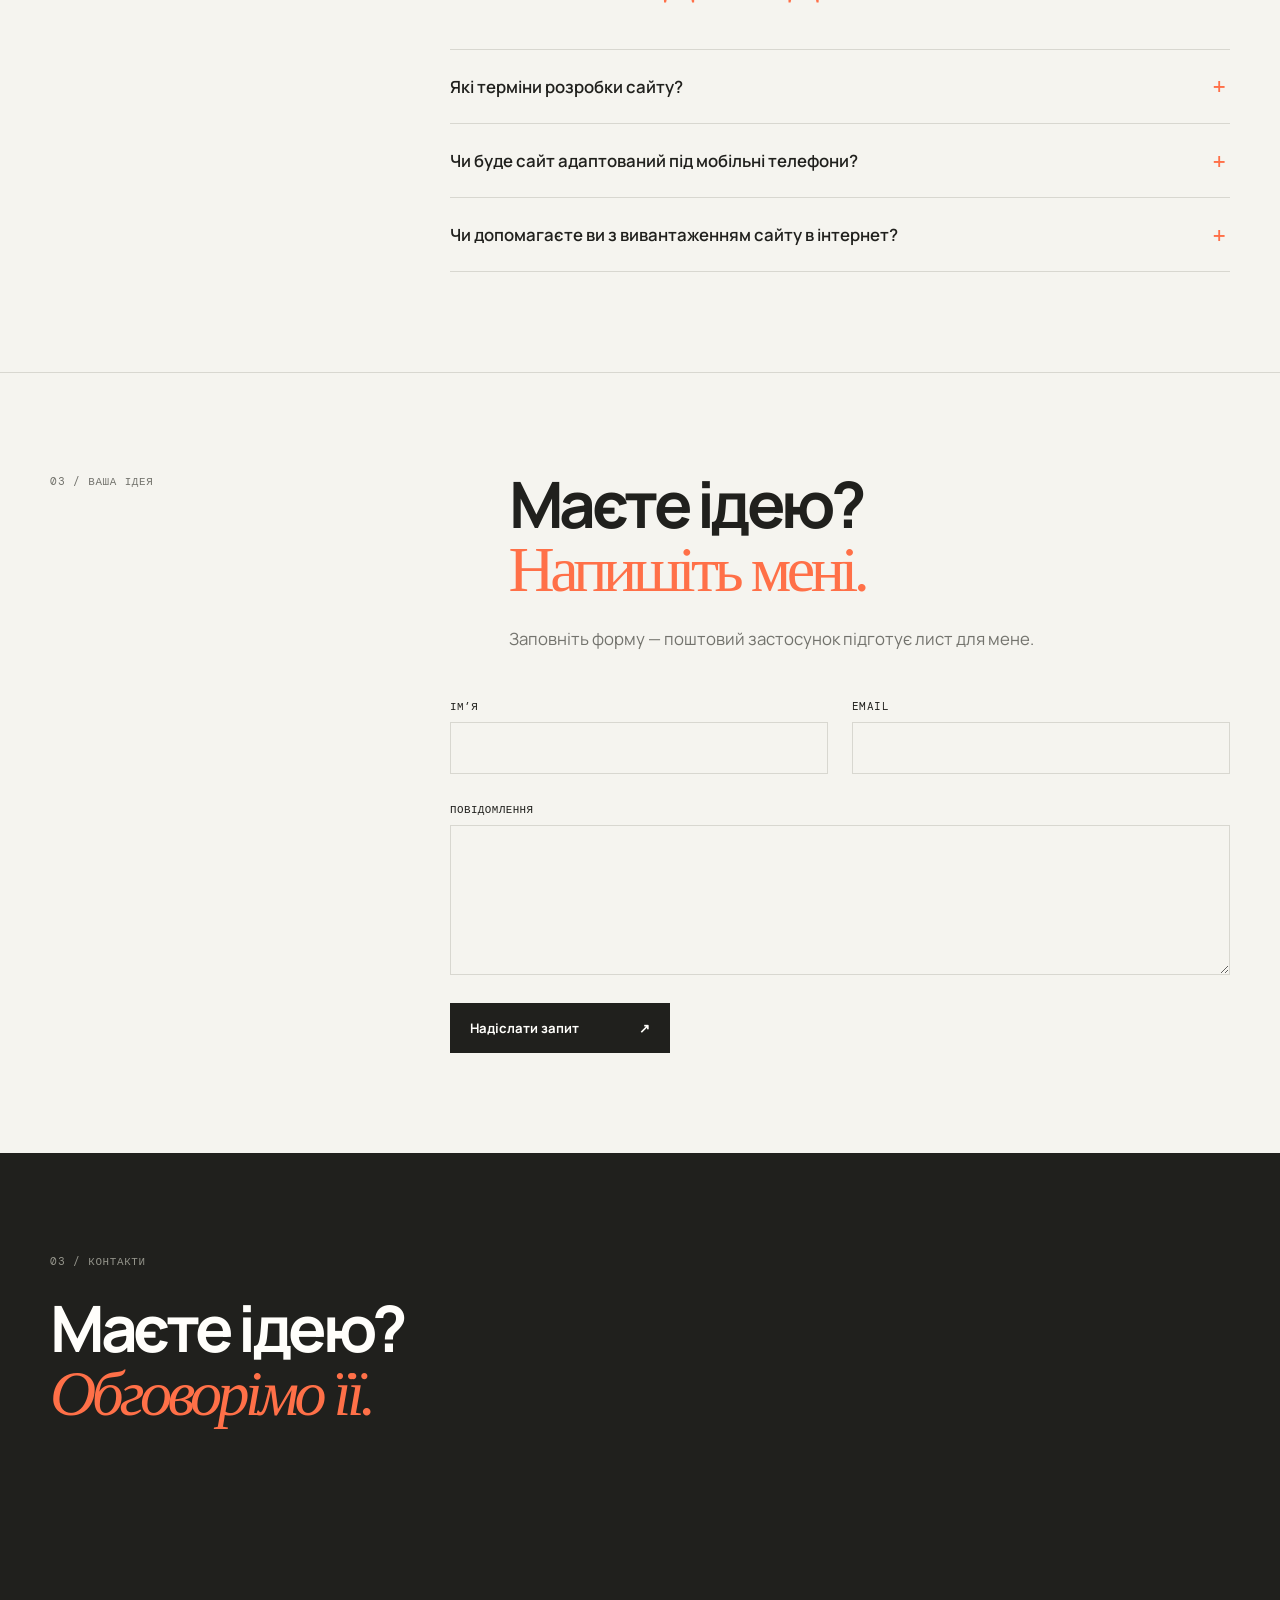
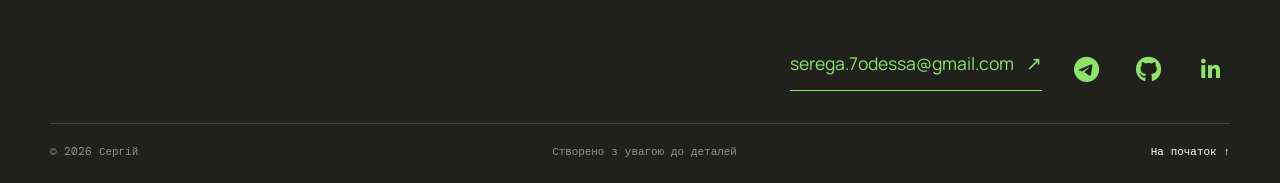
==== commit d7b28cc3: "zagolovky englisch" ====
--- a/index-ua.html
+++ b/index-ua.html
@@ -79,8 +79,8 @@
         <div class="container split-heading">
           <p class="section-number">01 / про мене</p>
           <div>
-            <h2>Я лише починаю,<br /><span>але ставлюся до справи серйозно.</span></h2>
-            <p class="section-lead">Кожен проєкт — це можливість розібратися, як працює веб, і перетворити знання на результат, яким хочеться поділитися.</p>
+            <h2>Створюю веб-інтерфейси,<br /><span>з увагою до деталей та чистоти коду.</span></h2>
+            <p class="section-lead">Кожен проект для мене — це можливість створити зручний користувацький досвід і перетворити ваші ідеї на функціональний бізнес-продукт.</p>
             <div class="skill-list">
               <div><span>HTML</span><b>структура</b></div>
               <div><span>CSS</span><b>візуальне оформлення</b></div>
